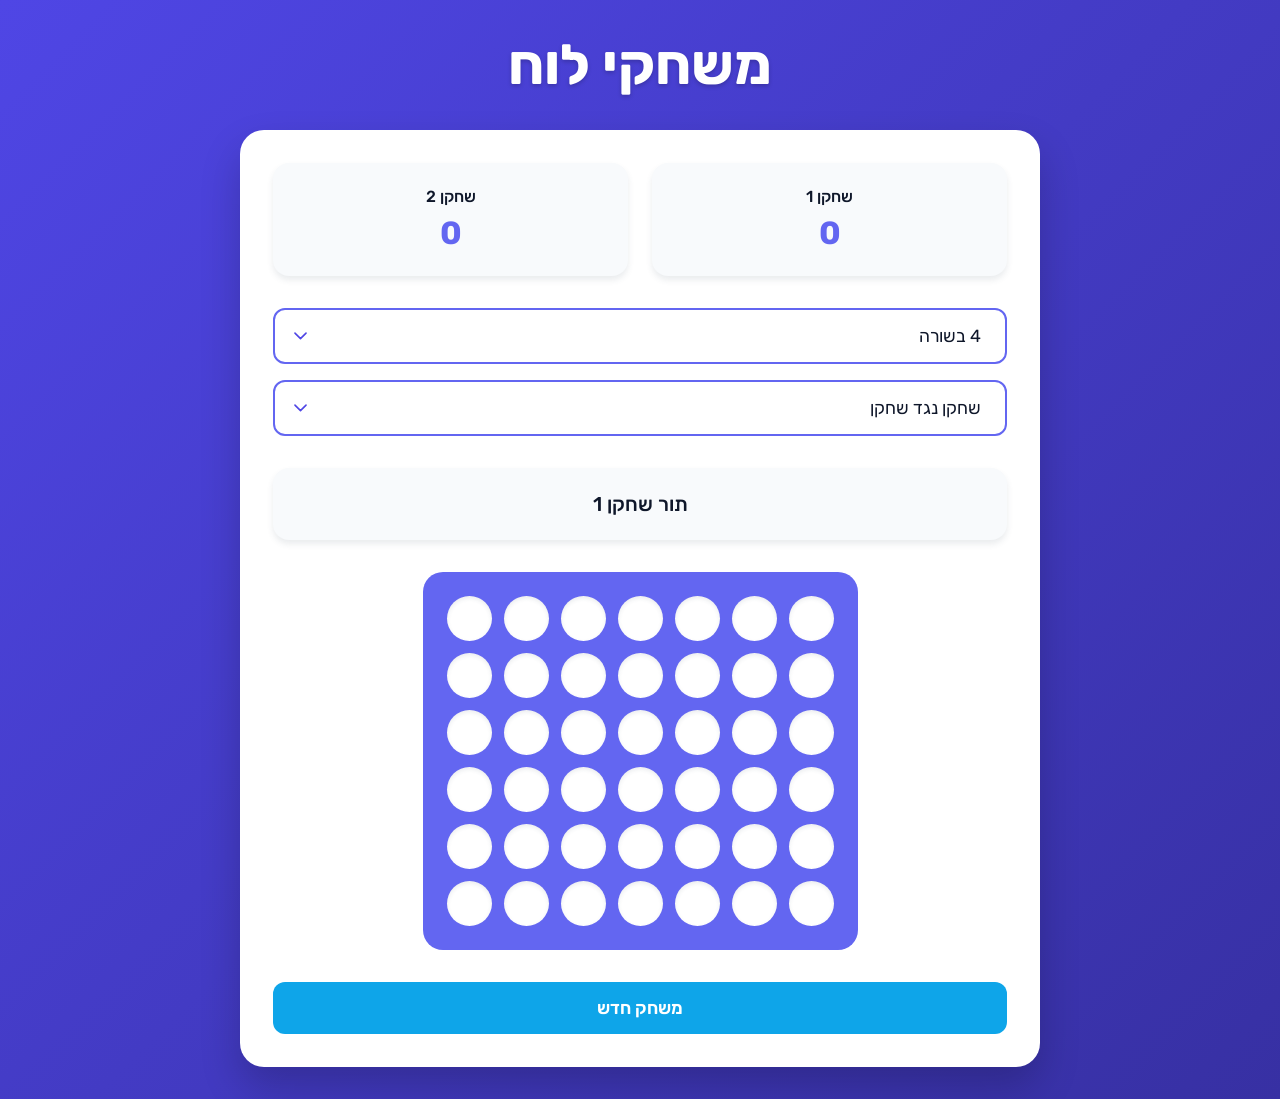
==== index.html @ 10d8857a "Create index.html" ====
<!DOCTYPE html>
<html dir="rtl" lang="he">
<head>
    <meta charset="UTF-8">
    <meta name="viewport" content="width=device-width, initial-scale=1.0">
    <title>משחקי לוח</title>
    <style>
        @import url('https://fonts.googleapis.com/css2?family=Rubik:wght@400;500;600;700&display=swap');

        :root {
            --gradient-1: #4f46e5;
            --gradient-2: #3730a3;
            --primary: #6366f1;
            --primary-hover: #4f46e5;
            --secondary: #0ea5e9;
            --secondary-hover: #0284c7;
            --background: #f8fafc;
            --text: #0f172a;
            --text-light: #475569;
            --player1: #ef4444;
            --player2: #f59e0b;
            --board: #ffffff;
            --shadow-color: rgb(51 65 85 / 0.1);
        }

        * {
            margin: 0;
            padding: 0;
            box-sizing: border-box;
            font-family: 'Rubik', sans-serif;
        }

        body {
            min-height: 100vh;
            background: linear-gradient(135deg, var(--gradient-1), var(--gradient-2));
            padding: 2rem 1rem;
            color: var(--text);
            display: flex;
            flex-direction: column;
            align-items: center;
        }

        .container {
            width: 100%;
            max-width: 800px;
            margin: 0 auto;
        }

        h1 {
            color: white;
            font-size: clamp(2rem, 5vw, 3.5rem);
            text-align: center;
            margin-bottom: 2rem;
            font-weight: 700;
            text-shadow: 0 2px 4px rgba(0, 0, 0, 0.2);
        }

        .game-container {
            background: var(--board);
            border-radius: 24px;
            padding: 2rem;
            box-shadow: 0 20px 40px rgba(0, 0, 0, 0.2);
            backdrop-filter: blur(20px);
            border: 1px solid rgba(255, 255, 255, 0.1);
        }

        .header-grid {
            display: grid;
            grid-template-columns: repeat(2, 1fr);
            gap: 1.5rem;
            margin-bottom: 2rem;
        }

        .score-container {
            display: flex;
            flex-direction: column;
            gap: 1rem;
        }

        .score-item {
            background: var(--background);
            padding: 1.5rem;
            border-radius: 16px;
            text-align: center;
            font-weight: 500;
            box-shadow: 0 4px 6px var(--shadow-color);
            transition: transform 0.2s, box-shadow 0.2s;
        }

        .score-value {
            font-size: 2rem;
            font-weight: 700;
            color: var(--primary);
            margin-top: 0.5rem;
        }

        .board {
            padding: 1.5rem;
            border-radius: 20px;
            display: grid;
            gap: 0.75rem;
            margin: 2rem auto;
            width: fit-content;
            transition: all 0.3s ease;
        }

        .board.connect4 {
            background: var(--primary);
            grid-template-columns: repeat(7, minmax(45px, 1fr));
        }

        .board.tictactoe {
            background: var(--background);
            grid-template-columns: repeat(3, minmax(90px, 1fr));
            max-width: 400px;
        }

        .cell {
            aspect-ratio: 1;
            background: white;
            border-radius: 12px;
            cursor: pointer;
            transition: all 0.3s cubic-bezier(0.4, 0, 0.2, 1);
            display: flex;
            align-items: center;
            justify-content: center;
            font-size: 2.5rem;
            font-weight: 700;
            user-select: none;
            box-shadow: inset 0 2px 4px var(--shadow-color);
        }

        .connect4 .cell {
            border-radius: 50%;
        }

        .cell:hover:not(.red):not(.yellow) {
            transform: scale(1.05);
            box-shadow: 
                inset 0 2px 4px var(--shadow-color),
                0 4px 8px var(--shadow-color);
        }

        @keyframes dropIn {
            0% { transform: translateY(-200%); }
            70% { transform: translateY(10%); }
            85% { transform: translateY(-5%); }
            100% { transform: translateY(0); }
        }

        @keyframes pop {
            0% { transform: scale(0.8); }
            50% { transform: scale(1.1); }
            100% { transform: scale(1); }
        }

        .red, .yellow {
            color: white;
            box-shadow: inset 0 4px 8px rgba(0, 0, 0, 0.2);
        }

        .red { 
            background: var(--player1);
            animation: pop 0.3s ease-out;
        }
        
        .yellow { 
            background: var(--player2);
            animation: pop 0.3s ease-out;
        }

        .controls {
            display: grid;
            gap: 1rem;
            margin-bottom: 2rem;
        }

        select {
            padding: 1rem 1.5rem;
            font-size: 1.1rem;
            border-radius: 12px;
            border: 2px solid var(--primary);
            background: white;
            cursor: pointer;
            transition: all 0.2s;
            appearance: none;
            background-image: url("data:image/svg+xml,%3Csvg xmlns='http://www.w3.org/2000/svg' fill='none' viewBox='0 0 24 24' stroke='%234f46e5' stroke-width='2'%3E%3Cpath stroke-linecap='round' stroke-linejoin='round' d='M19 9l-7 7-7-7'/%3E%3C/svg%3E");
            background-repeat: no-repeat;
            background-position: left 1rem center;
            background-size: 1.2rem;
            padding-left: 3rem;
            font-family: 'Rubik', sans-serif;
            color: var(--text);
        }

        select:hover {
            border-color: var(--primary-hover);
            transform: translateY(-2px);
            box-shadow: 0 4px 8px var(--shadow-color);
        }

        #status {
            background: var(--background);
            padding: 1.5rem;
            border-radius: 16px;
            text-align: center;
            font-size: 1.25rem;
            font-weight: 500;
            margin: 1.5rem 0;
            box-shadow: 0 4px 6px var(--shadow-color);
            color: var(--text);
        }

        button {
            background: var(--secondary);
            color: white;
            padding: 1rem 2rem;
            border: none;
            border-radius: 12px;
            cursor: pointer;
            font-size: 1.1rem;
            font-weight: 600;
            transition: all 0.2s;
            width: 100%;
            font-family: 'Rubik', sans-serif;
        }

        button:hover {
            background: var(--secondary-hover);
            transform: translateY(-2px);
            box-shadow: 0 4px 12px var(--shadow-color);
        }

        @media (max-width: 768px) {
            .game-container {
                padding: 1.5rem;
            }

            .header-grid {
                grid-template-columns: 1fr;
            }

            .board.connect4 .cell {
                width: min(11vw, 45px);
            }

            .board.tictactoe .cell {
                width: min(25vw, 90px);
                font-size: 2rem;
            }
        }

        @media (max-width: 480px) {
            body {
                padding: 1rem;
            }

            h1 {
                font-size: 1.8rem;
            }

            .game-container {
                padding: 1rem;
            }

            .board {
                padding: 0.75rem;
                gap: 0.5rem;
            }

            .cell {
                font-size: 2rem;
            }
        }
    </style>
</head>
<body>
    <div class="container">
        <h1>משחקי לוח</h1>
        <div class="game-container">
            <div class="header-grid">
                <div class="score-container">
                    <div class="score-item">
                        שחקן 1
                        <div class="score-value" id="playerScore">0</div>
                    </div>
                </div>
                <div class="score-container">
                    <div class="score-item">
                        שחקן 2
                        <div class="score-value" id="computerScore">0</div>
                    </div>
                </div>
            </div>
            <div class="controls">
                <select id="gameType">
                    <option value="connect4">4 בשורה</option>
                    <option value="tictactoe">איקס עיגול</option>
                </select>
                <select id="gameMode">
                    <option value="human">שחקן נגד שחקן</option>
                    <option value="computer">שחקן נגד מחשב</option>
                </select>
            </div>
            <div id="status">תור שחקן 1</div>
            <div class="board connect4" id="board"></div>
            <button onclick="resetGame()">משחק חדש</button>
        </div>
    </div>

    <script>
        // קונסטנטות
        const CONNECT4_ROWS = 6;
        const CONNECT4_COLS = 7;
        const TICTACTOE_SIZE = 3;

        // משתנים גלובליים
        let currentPlayer = 1;
        let board = [];
        let gameActive = true;
        let scores = { player: 0, computer: 0 };
        let isComputerGame = false;
        let isAnimating = false;
        let currentGameType = 'connect4';

        // מאזיני אירועים
        document.getElementById('gameMode').addEventListener('change', function(e) {
            isComputerGame = e.target.value === 'computer';
            resetGame();
        });

        document.getElementById('gameType').addEventListener('change', function(e) {
            currentGameType = e.target.value;
            const boardElement = document.getElementById('board');
            boardElement.className = `board ${currentGameType}`;
            resetGame();
        });

        // יצירת לוח המשחק
        function createBoard() {
            const boardElement = document.getElementById('board');
            boardElement.innerHTML = '';
            
            const rows = currentGameType === 'connect4' ? CONNECT4_ROWS : TICTACTOE_SIZE;
            const cols = currentGameType === 'connect4' ? CONNECT4_COLS : TICTACTOE_SIZE;
            
            board = Array(rows).fill().map(() => Array(cols).fill(0));
            
            for (let row = 0; row < rows; row++) {
                for (let col = 0; col < cols; col++) {
                    const cell = document.createElement('div');
                    cell.className = 'cell';
                    cell.dataset.row = row;
                    cell.dataset.col = col;
                    cell.onclick = () => currentGameType === 'connect4' ? 
                        makeConnect4Move(col) : makeTicTacToeMove(row, col);
                    boardElement.appendChild(cell);
                }
            }
        }

        // טיפול במהלכי המשחק
        function makeConnect4Move(col) {
            if (!gameActive || isAnimating || (isComputerGame && currentPlayer === 2)) return;
            
            if (playConnect4Move(col)) {
                if (isComputerGame && gameActive) {
                    setTimeout(computerMove, 500);
                }
            }
        }

        function makeTicTacToeMove(row, col) {
            if (!gameActive || board[row][col] !== 0 || (isComputerGame && currentPlayer === 2)) return;
            
            makeMove(row, col);
            
            if (isComputerGame && gameActive && currentPlayer === 2) {
                setTimeout(computerMove, 500);
            }
        }

        function makeMove(row, col) {
            board[row][col] = currentPlayer;
            updateCell(row, col);
            
            if (checkWin(row, col)) {
                handleWin();
            } else if (checkDraw()) {
                document.getElementById('status').textContent = 'תיקו!';
                gameActive = false;
            } else {
                currentPlayer = currentPlayer === 1 ? 2 : 1;
                updateStatus();
            }
        }

        function playConnect4Move(col) {
            const row = getNextRow(col);
            if (row === -1) return false;

            isAnimating = true;
            board[row][col] = currentPlayer;
            
            const cells = document.getElementsByClassName('cell');
            let currentRow = 0;
            const interval = setInterval(() => {
                if (currentRow > 0) {
                    const prevIndex = (currentRow - 1) * CONNECT4_COLS + col;
                    cells[prevIndex].className = 'cell';
                }
                const index = currentRow * CONNECT4_COLS + col;
              cells[index].className = `cell ${currentPlayer === 1 ? 'red' : 'yellow'}`;
                
                if (currentRow === row) {
                    clearInterval(interval);
                    isAnimating = false;
                    if (checkWin(row, col)) {
                        handleWin();
                    } else if (checkDraw()) {
                        document.getElementById('status').textContent = 'תיקו!';
                        gameActive = false;
                    } else {
                        currentPlayer = currentPlayer === 1 ? 2 : 1;
                        updateStatus();
                    }
                }
                currentRow++;
            }, 50);

            return true;
        }

        function updateCell(row, col) {
            const cells = document.getElementsByClassName('cell');
            const index = row * (currentGameType === 'connect4' ? CONNECT4_COLS : TICTACTOE_SIZE) + col;
            cells[index].textContent = currentPlayer === 1 ? '×' : '○';
            cells[index].className = `cell ${currentPlayer === 1 ? 'red' : 'yellow'}`;
        }

        // מהלכי המחשב
        function computerMove() {
            if (!gameActive) return;
            
            if (currentGameType === 'connect4') {
                computerConnect4Move();
            } else {
                computerTicTacToeMove();
            }
        }

        function computerConnect4Move() {
            // בדיקת מהלך מנצח
            for (let col = 0; col < CONNECT4_COLS; col++) {
                let row = getNextRow(col);
                if (row === -1) continue;
                
                board[row][col] = 2;
                if (checkWin(row, col)) {
                    board[row][col] = 0;
                    playConnect4Move(col);
                    return;
                }
                board[row][col] = 0;
            }

            // בדיקת חסימת מהלך מנצח של היריב
            for (let col = 0; col < CONNECT4_COLS; col++) {
                let row = getNextRow(col);
                if (row === -1) continue;
                
                board[row][col] = 1;
                if (checkWin(row, col)) {
                    board[row][col] = 0;
                    playConnect4Move(col);
                    return;
                }
                board[row][col] = 0;
            }
            
            // מהלך אקראי
            let validMoves = [];
            for (let col = 0; col < CONNECT4_COLS; col++) {
                if (getNextRow(col) !== -1) validMoves.push(col);
            }
            
            if (validMoves.length > 0) {
                let randomCol = validMoves[Math.floor(Math.random() * validMoves.length)];
                playConnect4Move(randomCol);
            }
        }

        function computerTicTacToeMove() {
            // מציאת מהלך מנצח
            for (let row = 0; row < TICTACTOE_SIZE; row++) {
                for (let col = 0; col < TICTACTOE_SIZE; col++) {
                    if (board[row][col] === 0) {
                        board[row][col] = 2;
                        if (checkWin(row, col)) {
                            board[row][col] = 0;
                            makeMove(row, col);
                            return;
                        }
                        board[row][col] = 0;
                    }
                }
            }

            // חסימת מהלך מנצח של היריב
            for (let row = 0; row < TICTACTOE_SIZE; row++) {
                for (let col = 0; col < TICTACTOE_SIZE; col++) {
                    if (board[row][col] === 0) {
                        board[row][col] = 1;
                        if (checkWin(row, col)) {
                            board[row][col] = 0;
                            makeMove(row, col);
                            return;
                        }
                        board[row][col] = 0;
                    }
                }
            }

            // תפיסת המרכז אם פנוי
            if (board[1][1] === 0) {
                makeMove(1, 1);
                return;
            }

            // תפיסת פינה פנויה
            const corners = [[0,0], [0,2], [2,0], [2,2]];
            const emptyCorners = corners.filter(([r,c]) => board[r][c] === 0);
            if (emptyCorners.length > 0) {
                const [row, col] = emptyCorners[Math.floor(Math.random() * emptyCorners.length)];
                makeMove(row, col);
                return;
            }

            // תפיסת משבצת פנויה כלשהי
            for (let row = 0; row < TICTACTOE_SIZE; row++) {
                for (let col = 0; col < TICTACTOE_SIZE; col++) {
                    if (board[row][col] === 0) {
                        makeMove(row, col);
                        return;
                    }
                }
            }
        }

        // פונקציות עזר
        function getNextRow(col) {
            for (let row = CONNECT4_ROWS - 1; row >= 0; row--) {
                if (board[row][col] === 0) return row;
            }
            return -1;
        }

        function handleWin() {
            const winner = currentPlayer;
            if (isComputerGame) {
                if (winner === 1) {
                    scores.player++;
                    document.getElementById('playerScore').textContent = scores.player;
                } else {
                    scores.computer++;
                    document.getElementById('computerScore').textContent = scores.computer;
                }
            }
            document.getElementById('status').textContent = 
                `${winner === 1 ? 'שחקן 1' : (isComputerGame ? 'מחשב' : 'שחקן 2')} ניצח!`;
            gameActive = false;
        }

        function updateStatus() {
            if (!gameActive) return;
            const statusText = isComputerGame ? 
                (currentPlayer === 1 ? 'תורך לשחק' : 'תור המחשב') :
                `תור שחקן ${currentPlayer}`;
            document.getElementById('status').textContent = statusText;
        }

        function checkWin(row, col) {
            const player = board[row][col];
            
            if (currentGameType === 'connect4') {
                const directions = [
                    [[0,1], [0,-1]], // horizontal
                    [[1,0], [-1,0]], // vertical
                    [[1,1], [-1,-1]], // diagonal
                    [[1,-1], [-1,1]] // other diagonal
                ];

                for (let dir of directions) {
                    let count = 1;
                    for (let [dx, dy] of dir) {
                        let r = row + dx;
                        let c = col + dy;
                        while (r >= 0 && r < CONNECT4_ROWS && c >= 0 && c < CONNECT4_COLS && board[r][c] === player) {
                            count++;
                            r += dx;
                            c += dy;
                        }
                    }
                    if (count >= 4) return true;
                }
            } else {
                // בדיקת שורה
                if (board[row].every(cell => cell === player)) return true;
                
                // בדיקת עמודה
                if (board.every(r => r[col] === player)) return true;
                
                // בדיקת אלכסונים
                if (row === col && [0,1,2].every(i => board[i][i] === player)) return true;
                if (row + col === 2 && [0,1,2].every(i => board[i][2-i] === player)) return true;
            }
            
            return false;
        }

        function checkDraw() {
            return board.every(row => row.every(cell => cell !== 0));
        }

        function resetGame() {
            createBoard();
            currentPlayer = 1;
            gameActive = true;
            isAnimating = false;
            updateStatus();
        }

        // התחלת המשחק
        createBoard();
    </script>
</body>
</html>
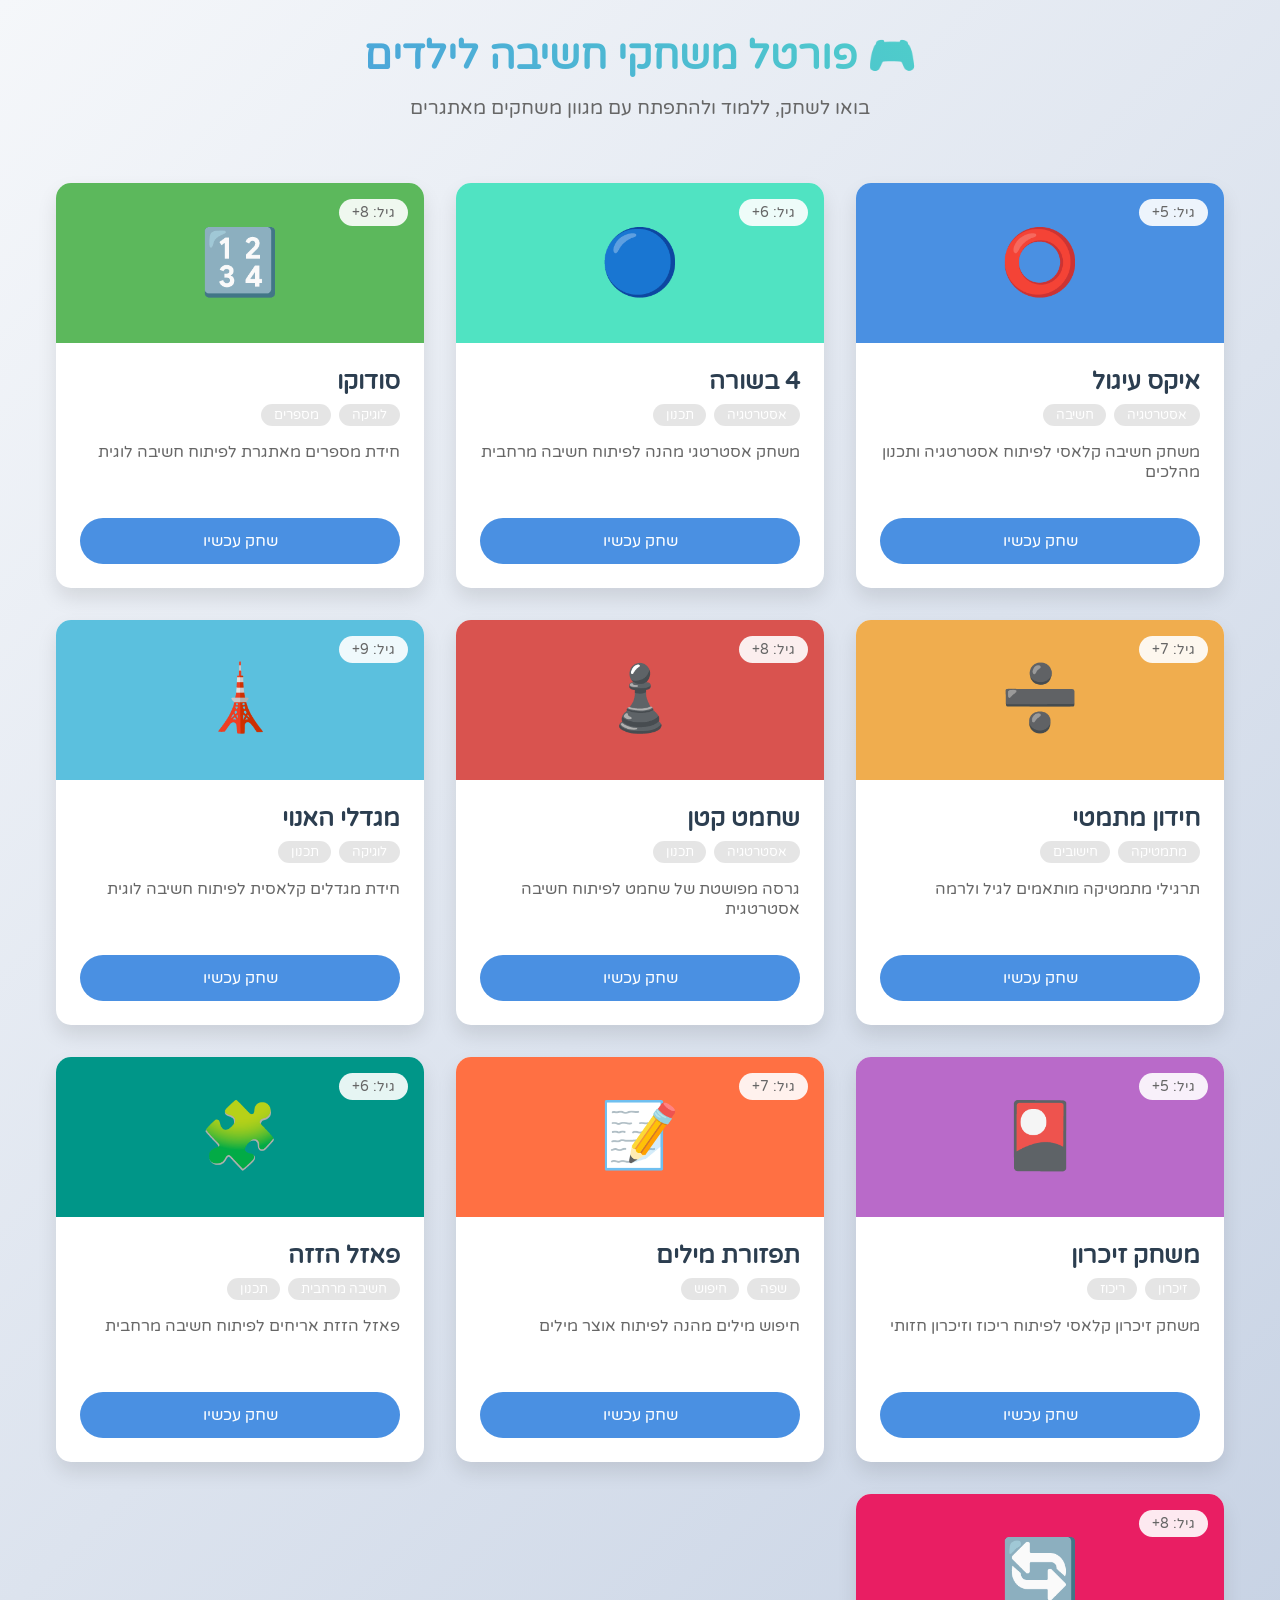
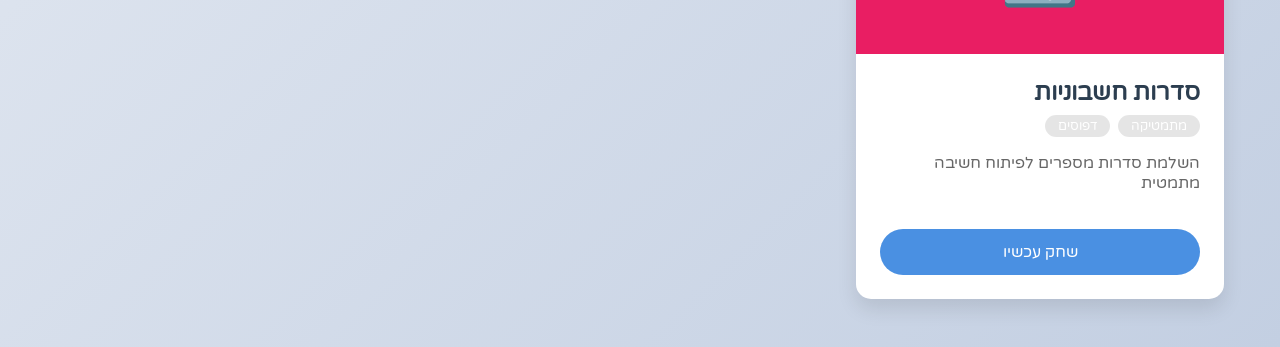
==== commit 3b44e02d: "Update index.html" ====
--- a/index.html
+++ b/index.html
@@ -3,635 +3,421 @@
 <head>
     <meta charset="UTF-8">
     <meta name="viewport" content="width=device-width, initial-scale=1.0">
-    <title>משחקי לוח</title>
+    <title>פורטל משחקי חשיבה לילדים</title>
     <style>
-        @import url('https://fonts.googleapis.com/css2?family=Rubik:wght@400;500;600;700&display=swap');
-
+        @import url('https://fonts.googleapis.com/css2?family=Varela+Round&display=swap');
+        
         :root {
-            --gradient-1: #4f46e5;
-            --gradient-2: #3730a3;
-            --primary: #6366f1;
-            --primary-hover: #4f46e5;
-            --secondary: #0ea5e9;
-            --secondary-hover: #0284c7;
-            --background: #f8fafc;
-            --text: #0f172a;
-            --text-light: #475569;
-            --player1: #ef4444;
-            --player2: #f59e0b;
-            --board: #ffffff;
-            --shadow-color: rgb(51 65 85 / 0.1);
+            --primary: #4A90E2;
+            --secondary: #50E3C2;
+            --success: #5CB85C;
+            --warning: #F0AD4E;
+            --danger: #D9534F;
+            --info: #5BC0DE;
+            --purple: #B96AC9;
+            --orange: #FF7043;
+            --teal: #009688;
+            --pink: #E91E63;
         }
 
         * {
             margin: 0;
             padding: 0;
             box-sizing: border-box;
-            font-family: 'Rubik', sans-serif;
+            font-family: 'Varela Round', sans-serif;
         }
 
         body {
+            background: linear-gradient(135deg, #f5f7fa 0%, #c3cfe2 100%);
             min-height: 100vh;
-            background: linear-gradient(135deg, var(--gradient-1), var(--gradient-2));
-            padding: 2rem 1rem;
-            color: var(--text);
-            display: flex;
-            flex-direction: column;
-            align-items: center;
+            padding: 2rem;
         }
 
         .container {
-            width: 100%;
-            max-width: 800px;
+            max-width: 1200px;
             margin: 0 auto;
         }
 
-        h1 {
-            color: white;
-            font-size: clamp(2rem, 5vw, 3.5rem);
+        .header {
             text-align: center;
-            margin-bottom: 2rem;
-            font-weight: 700;
-            text-shadow: 0 2px 4px rgba(0, 0, 0, 0.2);
-        }
-
-        .game-container {
-            background: var(--board);
-            border-radius: 24px;
-            padding: 2rem;
-            box-shadow: 0 20px 40px rgba(0, 0, 0, 0.2);
-            backdrop-filter: blur(20px);
-            border: 1px solid rgba(255, 255, 255, 0.1);
-        }
-
-        .header-grid {
+            margin-bottom: 3rem;
+            color: #2C3E50;
+        }
+
+        .header h1 {
+            font-size: 2.5rem;
+            margin-bottom: 1rem;
+            background: linear-gradient(45deg, var(--primary), var(--secondary));
+            -webkit-background-clip: text;
+            background-clip: text;
+            color: transparent;
+        }
+
+        .header p {
+            font-size: 1.2rem;
+            color: #666;
+        }
+
+        .games-grid {
             display: grid;
-            grid-template-columns: repeat(2, 1fr);
-            gap: 1.5rem;
-            margin-bottom: 2rem;
-        }
-
-        .score-container {
-            display: flex;
-            flex-direction: column;
-            gap: 1rem;
-        }
-
-        .score-item {
-            background: var(--background);
-            padding: 1.5rem;
-            border-radius: 16px;
-            text-align: center;
-            font-weight: 500;
-            box-shadow: 0 4px 6px var(--shadow-color);
-            transition: transform 0.2s, box-shadow 0.2s;
-        }
-
-        .score-value {
-            font-size: 2rem;
-            font-weight: 700;
-            color: var(--primary);
-            margin-top: 0.5rem;
-        }
-
-        .board {
-            padding: 1.5rem;
-            border-radius: 20px;
-            display: grid;
-            gap: 0.75rem;
-            margin: 2rem auto;
-            width: fit-content;
-            transition: all 0.3s ease;
-        }
-
-        .board.connect4 {
-            background: var(--primary);
-            grid-template-columns: repeat(7, minmax(45px, 1fr));
-        }
-
-        .board.tictactoe {
-            background: var(--background);
-            grid-template-columns: repeat(3, minmax(90px, 1fr));
-            max-width: 400px;
-        }
-
-        .cell {
-            aspect-ratio: 1;
+            grid-template-columns: repeat(auto-fit, minmax(280px, 1fr));
+            gap: 2rem;
+            padding: 1rem;
+        }
+
+        .game-card {
             background: white;
-            border-radius: 12px;
-            cursor: pointer;
-            transition: all 0.3s cubic-bezier(0.4, 0, 0.2, 1);
+            border-radius: 15px;
+            overflow: hidden;
+            box-shadow: 0 10px 20px rgba(0,0,0,0.1);
+            transition: transform 0.3s ease, box-shadow 0.3s ease;
+            position: relative;
+        }
+
+        .game-card:hover {
+            transform: translateY(-5px);
+            box-shadow: 0 15px 30px rgba(0,0,0,0.15);
+        }
+
+        .game-icon {
+            height: 160px;
             display: flex;
             align-items: center;
             justify-content: center;
-            font-size: 2.5rem;
-            font-weight: 700;
-            user-select: none;
-            box-shadow: inset 0 2px 4px var(--shadow-color);
-        }
-
-        .connect4 .cell {
-            border-radius: 50%;
-        }
-
-        .cell:hover:not(.red):not(.yellow) {
-            transform: scale(1.05);
-            box-shadow: 
-                inset 0 2px 4px var(--shadow-color),
-                0 4px 8px var(--shadow-color);
-        }
-
-        @keyframes dropIn {
-            0% { transform: translateY(-200%); }
-            70% { transform: translateY(10%); }
-            85% { transform: translateY(-5%); }
-            100% { transform: translateY(0); }
-        }
-
-        @keyframes pop {
-            0% { transform: scale(0.8); }
-            50% { transform: scale(1.1); }
-            100% { transform: scale(1); }
-        }
-
-        .red, .yellow {
+            font-size: 4rem;
             color: white;
-            box-shadow: inset 0 4px 8px rgba(0, 0, 0, 0.2);
-        }
-
-        .red { 
-            background: var(--player1);
-            animation: pop 0.3s ease-out;
-        }
-        
-        .yellow { 
-            background: var(--player2);
-            animation: pop 0.3s ease-out;
-        }
-
-        .controls {
-            display: grid;
-            gap: 1rem;
-            margin-bottom: 2rem;
-        }
-
-        select {
-            padding: 1rem 1.5rem;
-            font-size: 1.1rem;
+        }
+
+        .game-content {
+            padding: 1.5rem;
+        }
+
+        .game-title {
+            font-size: 1.5rem;
+            margin-bottom: 0.5rem;
+            color: #2C3E50;
+        }
+
+        .game-description {
+            font-size: 1rem;
+            color: #666;
+            margin-bottom: 1rem;
+            min-height: 60px;
+        }
+
+        .game-button {
+            display: inline-block;
+            padding: 0.8rem 1.5rem;
+            background-color: var(--primary);
+            color: white;
+            text-decoration: none;
+            border-radius: 25px;
+            transition: background-color 0.3s ease;
+            border: none;
+            cursor: pointer;
+            font-size: 1rem;
+            width: 100%;
+            text-align: center;
+        }
+
+        .game-button:hover {
+            background-color: #357ABD;
+        }
+
+        .game-age {
+            position: absolute;
+            top: 1rem;
+            right: 1rem;
+            background: rgba(255,255,255,0.9);
+            padding: 0.3rem 0.8rem;
+            border-radius: 15px;
+            font-size: 0.9rem;
+            color: #666;
+        }
+
+        /* צבעי רקע לכרטיסי משחק */
+        .bg-primary { background-color: var(--primary); }
+        .bg-secondary { background-color: var(--secondary); }
+        .bg-success { background-color: var(--success); }
+        .bg-warning { background-color: var(--warning); }
+        .bg-danger { background-color: var(--danger); }
+        .bg-info { background-color: var(--info); }
+        .bg-purple { background-color: var(--purple); }
+        .bg-orange { background-color: var(--orange); }
+        .bg-teal { background-color: var(--teal); }
+        .bg-pink { background-color: var(--pink); }
+
+        /* תגי קטגוריות */
+        .game-tags {
+            display: flex;
+            gap: 0.5rem;
+            margin-bottom: 1rem;
+            flex-wrap: wrap;
+        }
+
+        .game-tag {
+            padding: 0.2rem 0.8rem;
             border-radius: 12px;
-            border: 2px solid var(--primary);
-            background: white;
-            cursor: pointer;
-            transition: all 0.2s;
-            appearance: none;
-            background-image: url("data:image/svg+xml,%3Csvg xmlns='http://www.w3.org/2000/svg' fill='none' viewBox='0 0 24 24' stroke='%234f46e5' stroke-width='2'%3E%3Cpath stroke-linecap='round' stroke-linejoin='round' d='M19 9l-7 7-7-7'/%3E%3C/svg%3E");
-            background-repeat: no-repeat;
-            background-position: left 1rem center;
-            background-size: 1.2rem;
-            padding-left: 3rem;
-            font-family: 'Rubik', sans-serif;
-            color: var(--text);
-        }
-
-        select:hover {
-            border-color: var(--primary-hover);
-            transform: translateY(-2px);
-            box-shadow: 0 4px 8px var(--shadow-color);
-        }
-
-        #status {
-            background: var(--background);
-            padding: 1.5rem;
-            border-radius: 16px;
-            text-align: center;
-            font-size: 1.25rem;
-            font-weight: 500;
-            margin: 1.5rem 0;
-            box-shadow: 0 4px 6px var(--shadow-color);
-            color: var(--text);
-        }
-
-        button {
-            background: var(--secondary);
+            font-size: 0.8rem;
             color: white;
-            padding: 1rem 2rem;
-            border: none;
-            border-radius: 12px;
-            cursor: pointer;
-            font-size: 1.1rem;
-            font-weight: 600;
-            transition: all 0.2s;
-            width: 100%;
-            font-family: 'Rubik', sans-serif;
-        }
-
-        button:hover {
-            background: var(--secondary-hover);
-            transform: translateY(-2px);
-            box-shadow: 0 4px 12px var(--shadow-color);
+            background-color: rgba(0,0,0,0.1);
         }
 
         @media (max-width: 768px) {
-            .game-container {
-                padding: 1.5rem;
-            }
-
-            .header-grid {
-                grid-template-columns: 1fr;
-            }
-
-            .board.connect4 .cell {
-                width: min(11vw, 45px);
-            }
-
-            .board.tictactoe .cell {
-                width: min(25vw, 90px);
+            .games-grid {
+                grid-template-columns: repeat(auto-fit, minmax(250px, 1fr));
+                gap: 1rem;
+            }
+
+            .header h1 {
                 font-size: 2rem;
             }
-        }
-
-        @media (max-width: 480px) {
-            body {
-                padding: 1rem;
-            }
-
-            h1 {
-                font-size: 1.8rem;
-            }
-
-            .game-container {
-                padding: 1rem;
-            }
-
-            .board {
-                padding: 0.75rem;
-                gap: 0.5rem;
-            }
-
-            .cell {
-                font-size: 2rem;
+
+            .header p {
+                font-size: 1rem;
             }
         }
     </style>
 </head>
 <body>
-    <div class="container">
-        <h1>משחקי לוח</h1>
-        <div class="game-container">
-            <div class="header-grid">
-                <div class="score-container">
-                    <div class="score-item">
-                        שחקן 1
-                        <div class="score-value" id="playerScore">0</div>
-                    </div>
-                </div>
-                <div class="score-container">
-                    <div class="score-item">
-                        שחקן 2
-                        <div class="score-value" id="computerScore">0</div>
-                    </div>
-                </div>
-            </div>
-            <div class="controls">
-                <select id="gameType">
-                    <option value="connect4">4 בשורה</option>
-                    <option value="tictactoe">איקס עיגול</option>
-                </select>
-                <select id="gameMode">
-                    <option value="human">שחקן נגד שחקן</option>
-                    <option value="computer">שחקן נגד מחשב</option>
-                </select>
-            </div>
-            <div id="status">תור שחקן 1</div>
-            <div class="board connect4" id="board"></div>
-            <button onclick="resetGame()">משחק חדש</button>
+<div class="container">
+    <header class="header">
+        <h1>🎮 פורטל משחקי חשיבה לילדים</h1>
+        <p>בואו לשחק, ללמוד ולהתפתח עם מגוון משחקים מאתגרים</p>
+    </header>
+
+    <div class="games-grid">
+        <!-- איקס עיגול -->
+        <div class="game-card">
+            <div class="game-icon bg-primary">⭕</div>
+            <div class="game-age">גיל: 5+</div>
+            <div class="game-content">
+                <h2 class="game-title">איקס עיגול</h2>
+                <div class="game-tags">
+                    <span class="game-tag">אסטרטגיה</span>
+                    <span class="game-tag">חשיבה</span>
+                </div>
+                <p class="game-description">משחק חשיבה קלאסי לפיתוח אסטרטגיה ותכנון מהלכים</p>
+                <button class="game-button" onclick="window.location.href='tictactoe.html'">שחק עכשיו</button>
+            </div>
+        </div>
+
+        <!-- 4 בשורה -->
+        <div class="game-card">
+            <div class="game-icon bg-secondary">🔵</div>
+            <div class="game-age">גיל: 6+</div>
+            <div class="game-content">
+                <h2 class="game-title">4 בשורה</h2>
+                <div class="game-tags">
+                    <span class="game-tag">אסטרטגיה</span>
+                    <span class="game-tag">תכנון</span>
+                </div>
+                <p class="game-description">משחק אסטרטגי מהנה לפיתוח חשיבה מרחבית</p>
+                <button class="game-button" onclick="window.location.href='connect4.html'">שחק עכשיו</button>
+            </div>
+        </div>
+
+        <!-- סודוקו -->
+        <div class="game-card">
+            <div class="game-icon bg-success">🔢</div>
+            <div class="game-age">גיל: 8+</div>
+            <div class="game-content">
+                <h2 class="game-title">סודוקו</h2>
+                <div class="game-tags">
+                    <span class="game-tag">לוגיקה</span>
+                    <span class="game-tag">מספרים</span>
+                </div>
+                <p class="game-description">חידת מספרים מאתגרת לפיתוח חשיבה לוגית</p>
+                <button class="game-button" onclick="window.location.href='sudoku.html'">שחק עכשיו</button>
+            </div>
+        </div>
+
+            <!-- חידון מתמטי -->
+            <div class="game-card">
+                <div class="game-icon bg-warning">➗</div>
+                <div class="game-age">גיל: 7+</div>
+                <div class="game-content">
+                    <h2 class="game-title">חידון מתמטי</h2>
+                    <div class="game-tags">
+                        <span class="game-tag">מתמטיקה</span>
+                        <span class="game-tag">חישובים</span>
+                    </div>
+                    <p class="game-description">תרגילי מתמטיקה מותאמים לגיל ולרמה</p>
+                    <button class="game-button" onclick="startGame('mathQuiz')">שחק עכשיו</button>
+                </div>
+            </div>
+
+            <!-- שחמט קטן -->
+            <div class="game-card">
+                <div class="game-icon bg-danger">♟️</div>
+                <div class="game-age">גיל: 8+</div>
+                <div class="game-content">
+                    <h2 class="game-title">שחמט קטן</h2>
+                    <div class="game-tags">
+                        <span class="game-tag">אסטרטגיה</span>
+                        <span class="game-tag">תכנון</span>
+                    </div>
+                    <p class="game-description">גרסה מפושטת של שחמט לפיתוח חשיבה אסטרטגית</p>
+                    <button class="game-button" onclick="window.location.href='MiniChess.html'">שחק עכשיו</button>
+                </div>
+            </div>
+
+            <!-- מגדלי האנוי -->
+            <div class="game-card">
+                <div class="game-icon bg-info">🗼</div>
+                <div class="game-age">גיל: 9+</div>
+                <div class="game-content">
+                    <h2 class="game-title">מגדלי האנוי</h2>
+                    <div class="game-tags">
+                        <span class="game-tag">לוגיקה</span>
+                        <span class="game-tag">תכנון</span>
+                    </div>
+                    <p class="game-description">חידת מגדלים קלאסית לפיתוח חשיבה לוגית</p>
+                    <button class="game-button" onclick="startGame('hanoi')">שחק עכשיו</button>
+                </div>
+            </div>
+
+            <!-- זיכרון -->
+            <div class="game-card">
+                <div class="game-icon bg-purple">🎴</div>
+                <div class="game-age">גיל: 5+</div>
+                <div class="game-content">
+                    <h2 class="game-title">משחק זיכרון</h2>
+                    <div class="game-tags">
+                        <span class="game-tag">זיכרון</span>
+                        <span class="game-tag">ריכוז</span>
+                    </div>
+                    <p class="game-description">משחק זיכרון קלאסי לפיתוח ריכוז וזיכרון חזותי</p>
+                    <button class="game-button" onclick="startGame('memory')">שחק עכשיו</button>
+                </div>
+            </div>
+
+            <!-- תפזורת מילים -->
+            <div class="game-card">
+                <div class="game-icon bg-orange">📝</div>
+                <div class="game-age">גיל: 7+</div>
+                <div class="game-content">
+                    <h2 class="game-title">תפזורת מילים</h2>
+                    <div class="game-tags">
+                        <span class="game-tag">שפה</span>
+                        <span class="game-tag">חיפוש</span>
+                    </div>
+                    <p class="game-description">חיפוש מילים מהנה לפיתוח אוצר מילים</p>
+                    <button class="game-button" onclick="window.location.href='Findword.html'">שחק עכשיו</button>
+                </div>
+            </div>
+
+            <!-- פאזל הזזה -->
+            <div class="game-card">
+                <div class="game-icon bg-teal">🧩</div>
+                <div class="game-age">גיל: 6+</div>
+                <div class="game-content">
+                    <h2 class="game-title">פאזל הזזה</h2>
+                    <div class="game-tags">
+                        <span class="game-tag">חשיבה מרחבית</span>
+                        <span class="game-tag">תכנון</span>
+                    </div>
+                    <p class="game-description">פאזל הזזת אריחים לפיתוח חשיבה מרחבית</p>
+                    <button class="game-button" onclick="startGame('slidingPuzzle')">שחק עכשיו</button>
+                </div>
+            </div>
+
+            <!-- סדרות חשבוניות -->
+            <div class="game-card">
+                <div class="game-icon bg-pink">🔄</div>
+                <div class="game-age">גיל: 8+</div>
+                <div class="game-content">
+                    <h2 class="game-title">סדרות חשבוניות</h2>
+                    <div class="game-tags">
+                        <span class="game-tag">מתמטיקה</span>
+                        <span class="game-tag">דפוסים</span>
+                    </div>
+                    <p class="game-description">השלמת סדרות מספרים לפיתוח חשיבה מתמטית</p>
+                    <button class="game-button" onclick="startGame('numberSequence')">שחק עכשיו</button>
+                </div>
+            </div>
         </div>
     </div>
 
     <script>
-        // קונסטנטות
-        const CONNECT4_ROWS = 6;
-        const CONNECT4_COLS = 7;
-        const TICTACTOE_SIZE = 3;
-
-        // משתנים גלובליים
-        let currentPlayer = 1;
-        let board = [];
-        let gameActive = true;
-        let scores = { player: 0, computer: 0 };
-        let isComputerGame = false;
-        let isAnimating = false;
-        let currentGameType = 'connect4';
-
-        // מאזיני אירועים
-        document.getElementById('gameMode').addEventListener('change', function(e) {
-            isComputerGame = e.target.value === 'computer';
-            resetGame();
+        // מערך של המשחקים הזמינים והסטטוס שלהם
+        const games = {
+            tictactoe: {
+                name: 'איקס עיגול',
+                ready: true
+            },
+            connect4: {
+                name: '4 בשורה',
+                ready: true
+            },
+            sudoku: {
+                name: 'סודוקו',
+                ready: true
+            },
+            mathQuiz: {
+                name: 'חידון מתמטי',
+                ready: true
+            },
+            miniChess: {
+                name: 'שחמט קטן',
+                ready: false
+            },
+            hanoi: {
+                name: 'מגדלי האנוי',
+                ready: false
+            },
+            memory: {
+                name: 'משחק זיכרון',
+                ready: false
+            },
+            wordSearch: {
+                name: 'תפזורת מילים',
+                ready: false
+            },
+            slidingPuzzle: {
+                name: 'פאזל הזזה',
+                ready: false
+            },
+            numberSequence: {
+                name: 'סדרות חשבוניות',
+                ready: false
+            }
+        };
+
+        function startGame(gameType) {
+            if (!games[gameType].ready) {
+                alert('משחק זה בפיתוח! נא לנסות משחק אחר בינתיים.');
+                return;
+            }
+
+            // שמירת סוג המשחק הנבחר
+            localStorage.setItem('selectedGame', gameType);
+
+            // הפניה לדף המשחק המתאים
+            switch(gameType) {
+                case 'tictactoe':
+                case 'connect4':
+                case 'sudoku':
+                    window.location.href = `game.html?type=${gameType}`;
+                    break;
+                case 'mathQuiz':
+                    window.location.href = 'math-quiz.html';
+                    break;
+                default:
+                    alert('משחק זה עדיין לא זמין. אנא נסו שוב בקרוב!');
+            }
+        }
+
+        // פונקציה להצגת אנימציה בעת העברת עכבר מעל כרטיס משחק
+        document.querySelectorAll('.game-card').forEach(card => {
+            card.addEventListener('mouseover', function() {
+                this.style.transform = 'translateY(-10px)';
+            });
+
+            card.addEventListener('mouseout', function() {
+                this.style.transform = 'translateY(0)';
+            });
         });
-
-        document.getElementById('gameType').addEventListener('change', function(e) {
-            currentGameType = e.target.value;
-            const boardElement = document.getElementById('board');
-            boardElement.className = `board ${currentGameType}`;
-            resetGame();
-        });
-
-        // יצירת לוח המשחק
-        function createBoard() {
-            const boardElement = document.getElementById('board');
-            boardElement.innerHTML = '';
-            
-            const rows = currentGameType === 'connect4' ? CONNECT4_ROWS : TICTACTOE_SIZE;
-            const cols = currentGameType === 'connect4' ? CONNECT4_COLS : TICTACTOE_SIZE;
-            
-            board = Array(rows).fill().map(() => Array(cols).fill(0));
-            
-            for (let row = 0; row < rows; row++) {
-                for (let col = 0; col < cols; col++) {
-                    const cell = document.createElement('div');
-                    cell.className = 'cell';
-                    cell.dataset.row = row;
-                    cell.dataset.col = col;
-                    cell.onclick = () => currentGameType === 'connect4' ? 
-                        makeConnect4Move(col) : makeTicTacToeMove(row, col);
-                    boardElement.appendChild(cell);
-                }
-            }
-        }
-
-        // טיפול במהלכי המשחק
-        function makeConnect4Move(col) {
-            if (!gameActive || isAnimating || (isComputerGame && currentPlayer === 2)) return;
-            
-            if (playConnect4Move(col)) {
-                if (isComputerGame && gameActive) {
-                    setTimeout(computerMove, 500);
-                }
-            }
-        }
-
-        function makeTicTacToeMove(row, col) {
-            if (!gameActive || board[row][col] !== 0 || (isComputerGame && currentPlayer === 2)) return;
-            
-            makeMove(row, col);
-            
-            if (isComputerGame && gameActive && currentPlayer === 2) {
-                setTimeout(computerMove, 500);
-            }
-        }
-
-        function makeMove(row, col) {
-            board[row][col] = currentPlayer;
-            updateCell(row, col);
-            
-            if (checkWin(row, col)) {
-                handleWin();
-            } else if (checkDraw()) {
-                document.getElementById('status').textContent = 'תיקו!';
-                gameActive = false;
-            } else {
-                currentPlayer = currentPlayer === 1 ? 2 : 1;
-                updateStatus();
-            }
-        }
-
-        function playConnect4Move(col) {
-            const row = getNextRow(col);
-            if (row === -1) return false;
-
-            isAnimating = true;
-            board[row][col] = currentPlayer;
-            
-            const cells = document.getElementsByClassName('cell');
-            let currentRow = 0;
-            const interval = setInterval(() => {
-                if (currentRow > 0) {
-                    const prevIndex = (currentRow - 1) * CONNECT4_COLS + col;
-                    cells[prevIndex].className = 'cell';
-                }
-                const index = currentRow * CONNECT4_COLS + col;
-              cells[index].className = `cell ${currentPlayer === 1 ? 'red' : 'yellow'}`;
-                
-                if (currentRow === row) {
-                    clearInterval(interval);
-                    isAnimating = false;
-                    if (checkWin(row, col)) {
-                        handleWin();
-                    } else if (checkDraw()) {
-                        document.getElementById('status').textContent = 'תיקו!';
-                        gameActive = false;
-                    } else {
-                        currentPlayer = currentPlayer === 1 ? 2 : 1;
-                        updateStatus();
-                    }
-                }
-                currentRow++;
-            }, 50);
-
-            return true;
-        }
-
-        function updateCell(row, col) {
-            const cells = document.getElementsByClassName('cell');
-            const index = row * (currentGameType === 'connect4' ? CONNECT4_COLS : TICTACTOE_SIZE) + col;
-            cells[index].textContent = currentPlayer === 1 ? '×' : '○';
-            cells[index].className = `cell ${currentPlayer === 1 ? 'red' : 'yellow'}`;
-        }
-
-        // מהלכי המחשב
-        function computerMove() {
-            if (!gameActive) return;
-            
-            if (currentGameType === 'connect4') {
-                computerConnect4Move();
-            } else {
-                computerTicTacToeMove();
-            }
-        }
-
-        function computerConnect4Move() {
-            // בדיקת מהלך מנצח
-            for (let col = 0; col < CONNECT4_COLS; col++) {
-                let row = getNextRow(col);
-                if (row === -1) continue;
-                
-                board[row][col] = 2;
-                if (checkWin(row, col)) {
-                    board[row][col] = 0;
-                    playConnect4Move(col);
-                    return;
-                }
-                board[row][col] = 0;
-            }
-
-            // בדיקת חסימת מהלך מנצח של היריב
-            for (let col = 0; col < CONNECT4_COLS; col++) {
-                let row = getNextRow(col);
-                if (row === -1) continue;
-                
-                board[row][col] = 1;
-                if (checkWin(row, col)) {
-                    board[row][col] = 0;
-                    playConnect4Move(col);
-                    return;
-                }
-                board[row][col] = 0;
-            }
-            
-            // מהלך אקראי
-            let validMoves = [];
-            for (let col = 0; col < CONNECT4_COLS; col++) {
-                if (getNextRow(col) !== -1) validMoves.push(col);
-            }
-            
-            if (validMoves.length > 0) {
-                let randomCol = validMoves[Math.floor(Math.random() * validMoves.length)];
-                playConnect4Move(randomCol);
-            }
-        }
-
-        function computerTicTacToeMove() {
-            // מציאת מהלך מנצח
-            for (let row = 0; row < TICTACTOE_SIZE; row++) {
-                for (let col = 0; col < TICTACTOE_SIZE; col++) {
-                    if (board[row][col] === 0) {
-                        board[row][col] = 2;
-                        if (checkWin(row, col)) {
-                            board[row][col] = 0;
-                            makeMove(row, col);
-                            return;
-                        }
-                        board[row][col] = 0;
-                    }
-                }
-            }
-
-            // חסימת מהלך מנצח של היריב
-            for (let row = 0; row < TICTACTOE_SIZE; row++) {
-                for (let col = 0; col < TICTACTOE_SIZE; col++) {
-                    if (board[row][col] === 0) {
-                        board[row][col] = 1;
-                        if (checkWin(row, col)) {
-                            board[row][col] = 0;
-                            makeMove(row, col);
-                            return;
-                        }
-                        board[row][col] = 0;
-                    }
-                }
-            }
-
-            // תפיסת המרכז אם פנוי
-            if (board[1][1] === 0) {
-                makeMove(1, 1);
-                return;
-            }
-
-            // תפיסת פינה פנויה
-            const corners = [[0,0], [0,2], [2,0], [2,2]];
-            const emptyCorners = corners.filter(([r,c]) => board[r][c] === 0);
-            if (emptyCorners.length > 0) {
-                const [row, col] = emptyCorners[Math.floor(Math.random() * emptyCorners.length)];
-                makeMove(row, col);
-                return;
-            }
-
-            // תפיסת משבצת פנויה כלשהי
-            for (let row = 0; row < TICTACTOE_SIZE; row++) {
-                for (let col = 0; col < TICTACTOE_SIZE; col++) {
-                    if (board[row][col] === 0) {
-                        makeMove(row, col);
-                        return;
-                    }
-                }
-            }
-        }
-
-        // פונקציות עזר
-        function getNextRow(col) {
-            for (let row = CONNECT4_ROWS - 1; row >= 0; row--) {
-                if (board[row][col] === 0) return row;
-            }
-            return -1;
-        }
-
-        function handleWin() {
-            const winner = currentPlayer;
-            if (isComputerGame) {
-                if (winner === 1) {
-                    scores.player++;
-                    document.getElementById('playerScore').textContent = scores.player;
-                } else {
-                    scores.computer++;
-                    document.getElementById('computerScore').textContent = scores.computer;
-                }
-            }
-            document.getElementById('status').textContent = 
-                `${winner === 1 ? 'שחקן 1' : (isComputerGame ? 'מחשב' : 'שחקן 2')} ניצח!`;
-            gameActive = false;
-        }
-
-        function updateStatus() {
-            if (!gameActive) return;
-            const statusText = isComputerGame ? 
-                (currentPlayer === 1 ? 'תורך לשחק' : 'תור המחשב') :
-                `תור שחקן ${currentPlayer}`;
-            document.getElementById('status').textContent = statusText;
-        }
-
-        function checkWin(row, col) {
-            const player = board[row][col];
-            
-            if (currentGameType === 'connect4') {
-                const directions = [
-                    [[0,1], [0,-1]], // horizontal
-                    [[1,0], [-1,0]], // vertical
-                    [[1,1], [-1,-1]], // diagonal
-                    [[1,-1], [-1,1]] // other diagonal
-                ];
-
-                for (let dir of directions) {
-                    let count = 1;
-                    for (let [dx, dy] of dir) {
-                        let r = row + dx;
-                        let c = col + dy;
-                        while (r >= 0 && r < CONNECT4_ROWS && c >= 0 && c < CONNECT4_COLS && board[r][c] === player) {
-                            count++;
-                            r += dx;
-                            c += dy;
-                        }
-                    }
-                    if (count >= 4) return true;
-                }
-            } else {
-                // בדיקת שורה
-                if (board[row].every(cell => cell === player)) return true;
-                
-                // בדיקת עמודה
-                if (board.every(r => r[col] === player)) return true;
-                
-                // בדיקת אלכסונים
-                if (row === col && [0,1,2].every(i => board[i][i] === player)) return true;
-                if (row + col === 2 && [0,1,2].every(i => board[i][2-i] === player)) return true;
-            }
-            
-            return false;
-        }
-
-        function checkDraw() {
-            return board.every(row => row.every(cell => cell !== 0));
-        }
-
-        function resetGame() {
-            createBoard();
-            currentPlayer = 1;
-            gameActive = true;
-            isAnimating = false;
-            updateStatus();
-        }
-
-        // התחלת המשחק
-        createBoard();
     </script>
 </body>
 </html>
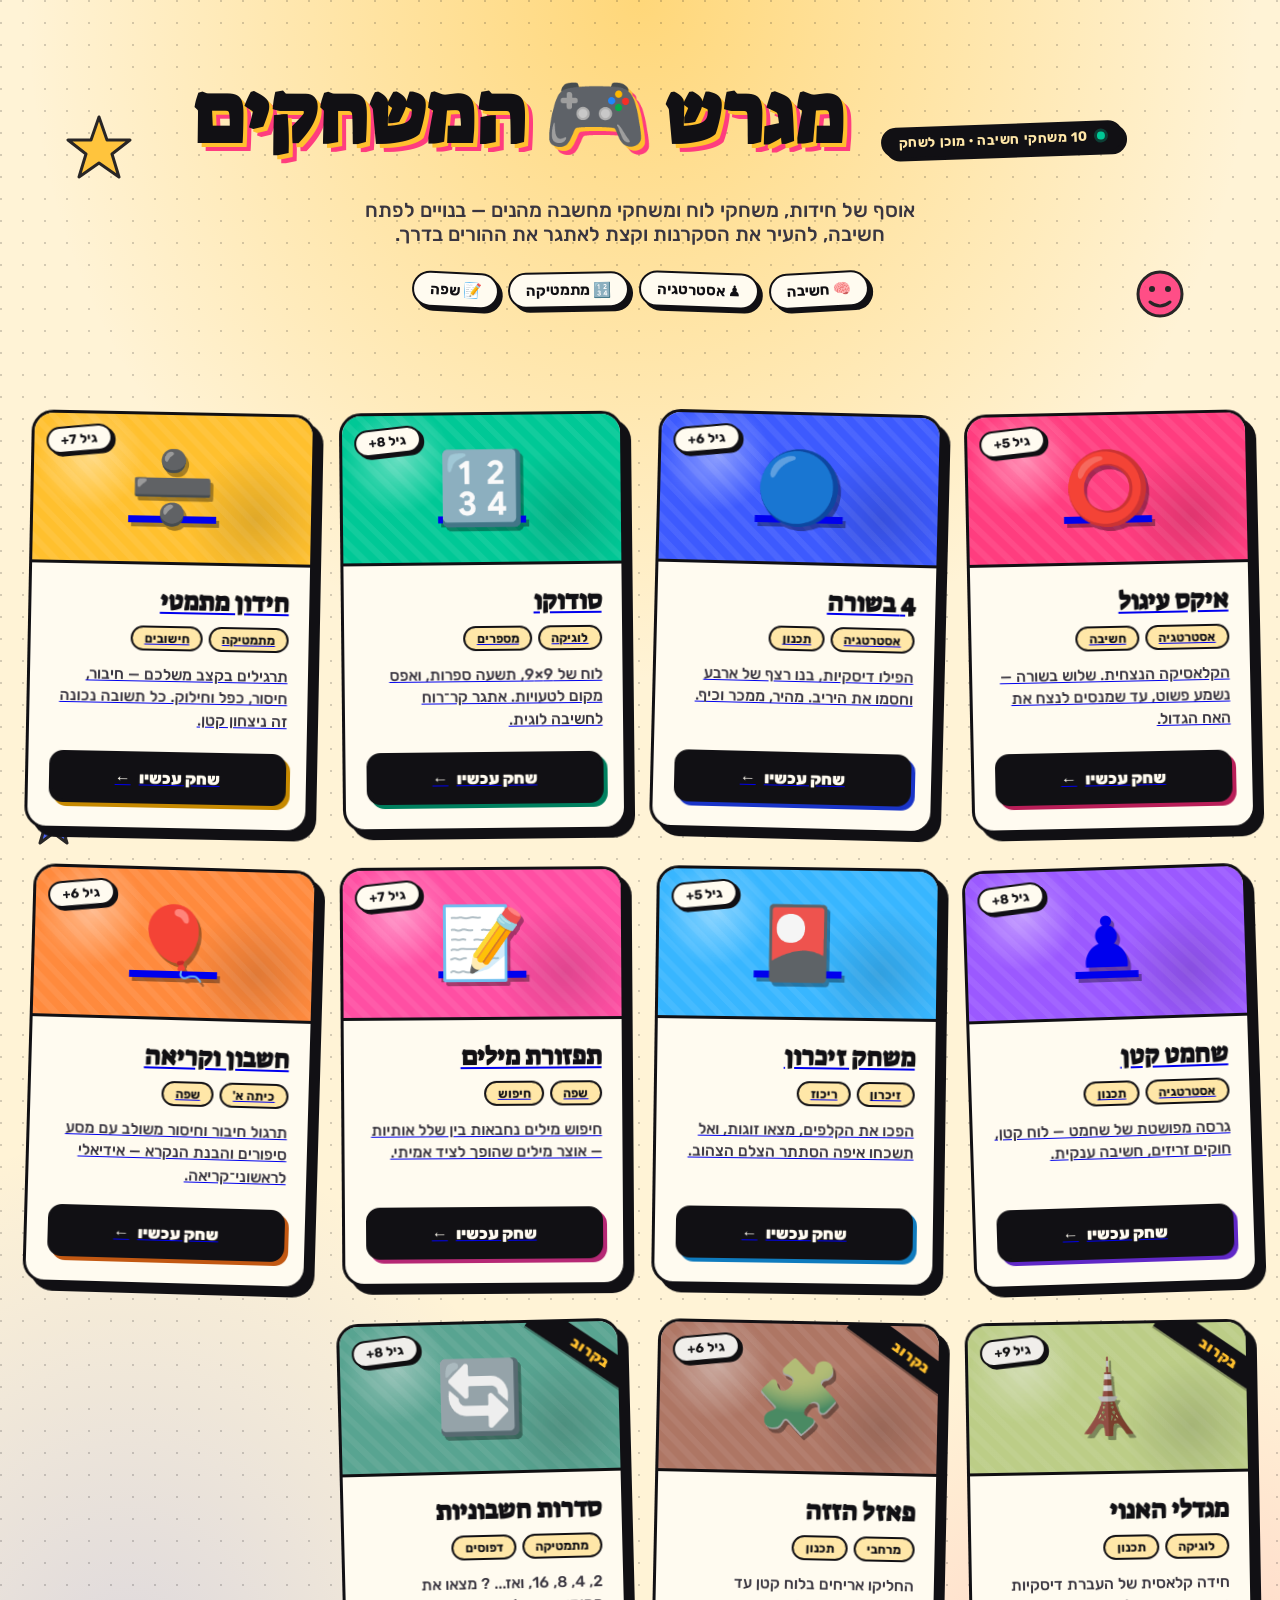
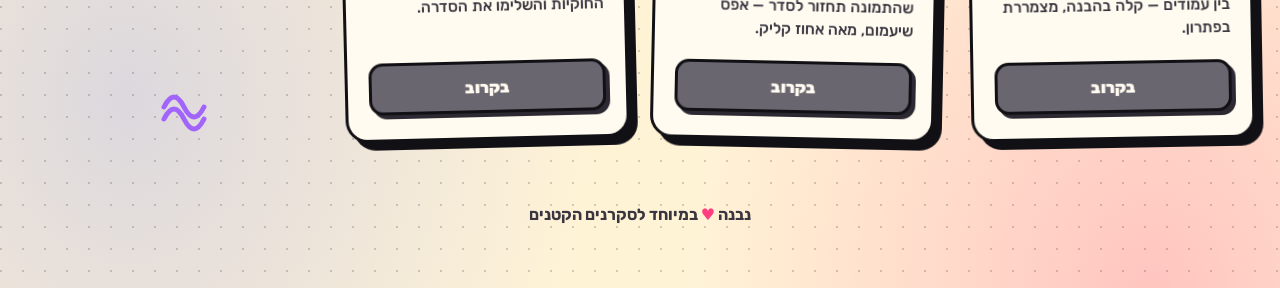
==== commit 025db4f2: "עיצוב מחדש: סגנון sticker-book לכל המשחקים - theme.css משותף (Suez One + Rubik, פלטה מלאה, כפתורים, " ====
--- a/index.html
+++ b/index.html
@@ -3,421 +3,713 @@
 <head>
     <meta charset="UTF-8">
     <meta name="viewport" content="width=device-width, initial-scale=1.0">
-    <title>פורטל משחקי חשיבה לילדים</title>
+    <title>מגרש המשחקים · פורטל משחקי חשיבה</title>
+    <link rel="preconnect" href="https://fonts.googleapis.com">
+    <link rel="preconnect" href="https://fonts.gstatic.com" crossorigin>
+    <link href="https://fonts.googleapis.com/css2?family=Suez+One&family=Rubik:wght@400;500;700;900&display=swap" rel="stylesheet">
     <style>
-        @import url('https://fonts.googleapis.com/css2?family=Varela+Round&display=swap');
-        
         :root {
-            --primary: #4A90E2;
-            --secondary: #50E3C2;
-            --success: #5CB85C;
-            --warning: #F0AD4E;
-            --danger: #D9534F;
-            --info: #5BC0DE;
-            --purple: #B96AC9;
-            --orange: #FF7043;
-            --teal: #009688;
-            --pink: #E91E63;
-        }
-
-        * {
-            margin: 0;
-            padding: 0;
-            box-sizing: border-box;
-            font-family: 'Varela Round', sans-serif;
-        }
+            --ink: #111014;
+            --paper: #FFF3D6;
+            --paper-2: #FFE7A8;
+            --cream: #FFFBF0;
+
+            --c1: #FF3D7F;   --c1-d: #B91E58;
+            --c2: #FFC02E;   --c2-d: #C68900;
+            --c3: #3D5AFE;   --c3-d: #1934C8;
+            --c4: #00C896;   --c4-d: #00805F;
+            --c5: #FF6B3D;   --c5-d: #C04518;
+            --c6: #9B59FF;   --c6-d: #6028C7;
+            --c7: #38B6FF;   --c7-d: #0F7BBE;
+            --c8: #FF4FA3;   --c8-d: #B62875;
+            --c9: #B8E62D;   --c9-d: #6F9B11;
+            --c10: #FF8A3D;  --c10-d: #C25812;
+
+            --shadow: 8px 8px 0 var(--ink);
+            --shadow-hover: 12px 12px 0 var(--ink);
+            --shadow-sm: 4px 4px 0 var(--ink);
+        }
+
+        * { margin: 0; padding: 0; box-sizing: border-box; }
+
+        html, body { overflow-x: hidden; }
 
         body {
-            background: linear-gradient(135deg, #f5f7fa 0%, #c3cfe2 100%);
+            font-family: 'Rubik', system-ui, sans-serif;
+            font-weight: 500;
+            color: var(--ink);
+            background-color: var(--paper);
+            background-image:
+                radial-gradient(circle at 1px 1px, rgba(17,16,20,0.18) 1.2px, transparent 0),
+                radial-gradient(ellipse 80% 60% at 50% 0%, rgba(255,192,46,0.55) 0%, transparent 60%),
+                radial-gradient(ellipse 60% 50% at 90% 100%, rgba(255,61,127,0.25) 0%, transparent 60%),
+                radial-gradient(ellipse 60% 50% at 10% 90%, rgba(61,90,254,0.18) 0%, transparent 60%);
+            background-size: 22px 22px, 100% 100%, 100% 100%, 100% 100%;
             min-height: 100vh;
-            padding: 2rem;
+            padding: 2.5rem 1.25rem 4rem;
+            position: relative;
+        }
+
+        /* floating background decorations */
+        .deco {
+            position: absolute;
+            pointer-events: none;
+            user-select: none;
+            opacity: 0.9;
+            z-index: 0;
+        }
+        .deco.d1 { top: 6%;  left: 5%;  animation: float 7s ease-in-out infinite; }
+        .deco.d2 { top: 14%; right: 7%; animation: float 9s ease-in-out infinite reverse; }
+        .deco.d3 { top: 42%; left: 2%;  animation: spin-slow 22s linear infinite; }
+        .deco.d4 { top: 60%; right: 3%; animation: float 8s ease-in-out infinite; }
+        .deco.d5 { bottom: 8%; left: 12%; animation: spin-slow 30s linear infinite reverse; }
+        .deco.d6 { bottom: 14%; right: 14%; animation: float 6s ease-in-out infinite reverse; }
+
+        @keyframes float {
+            0%, 100% { transform: translateY(0) rotate(0deg); }
+            50%      { transform: translateY(-14px) rotate(6deg); }
+        }
+        @keyframes spin-slow {
+            from { transform: rotate(0deg); }
+            to   { transform: rotate(360deg); }
         }
 
         .container {
-            max-width: 1200px;
+            max-width: 1240px;
             margin: 0 auto;
-        }
-
-        .header {
+            position: relative;
+            z-index: 1;
+        }
+
+        /* ─── Hero ─── */
+        .hero {
+            position: relative;
             text-align: center;
-            margin-bottom: 3rem;
-            color: #2C3E50;
-        }
-
-        .header h1 {
-            font-size: 2.5rem;
-            margin-bottom: 1rem;
-            background: linear-gradient(45deg, var(--primary), var(--secondary));
-            -webkit-background-clip: text;
-            background-clip: text;
-            color: transparent;
-        }
-
-        .header p {
-            font-size: 1.2rem;
-            color: #666;
-        }
-
+            padding: 2rem 1rem 3rem;
+            margin-bottom: 2.5rem;
+        }
+
+        .badge-strip {
+            display: inline-flex;
+            align-items: center;
+            gap: 0.6rem;
+            background: var(--ink);
+            color: var(--paper-2);
+            padding: 0.45rem 1.1rem;
+            border-radius: 999px;
+            font-weight: 700;
+            font-size: 0.85rem;
+            letter-spacing: 0.04em;
+            margin-bottom: 1.25rem;
+            box-shadow: var(--shadow-sm);
+            transform: rotate(-2deg);
+        }
+        .badge-strip .dot {
+            width: 8px; height: 8px; border-radius: 50%;
+            background: var(--c4);
+            box-shadow: 0 0 0 3px rgba(0,200,150,0.25);
+            animation: pulse 1.6s ease-in-out infinite;
+        }
+        @keyframes pulse {
+            0%, 100% { transform: scale(1);   opacity: 1; }
+            50%      { transform: scale(1.3); opacity: 0.6; }
+        }
+
+        .hero h1 {
+            font-family: 'Suez One', 'Rubik', serif;
+            font-size: clamp(2.6rem, 7vw, 5.2rem);
+            line-height: 1.05;
+            color: var(--ink);
+            position: relative;
+            display: inline-block;
+            padding: 0 0.4em;
+            text-shadow:
+                4px 4px 0 var(--c2),
+                8px 8px 0 var(--c1);
+        }
+        .hero h1 .wave {
+            display: inline-block;
+            transform-origin: 70% 70%;
+            animation: wave 2.4s ease-in-out infinite;
+        }
+        @keyframes wave {
+            0%, 60%, 100% { transform: rotate(0deg); }
+            10%, 30% { transform: rotate(-14deg); }
+            20%, 40% { transform: rotate(16deg); }
+        }
+
+        .hero p.subtitle {
+            margin-top: 1.5rem;
+            font-size: clamp(1rem, 1.6vw, 1.25rem);
+            font-weight: 500;
+            color: #3a3640;
+            max-width: 38rem;
+            margin-inline: auto;
+        }
+
+        .hero-chips {
+            display: flex;
+            gap: 0.6rem;
+            justify-content: center;
+            flex-wrap: wrap;
+            margin-top: 1.6rem;
+        }
+        .chip {
+            background: var(--cream);
+            border: 2.5px solid var(--ink);
+            padding: 0.45rem 1rem;
+            border-radius: 999px;
+            font-weight: 700;
+            font-size: 0.92rem;
+            box-shadow: var(--shadow-sm);
+            transition: transform 0.2s ease;
+        }
+        .chip:nth-child(1) { transform: rotate(-3deg); }
+        .chip:nth-child(2) { transform: rotate(2deg);  }
+        .chip:nth-child(3) { transform: rotate(-1deg); }
+        .chip:nth-child(4) { transform: rotate(3deg);  }
+        .chip:hover { transform: translateY(-3px) rotate(0deg); }
+
+        /* ─── Grid ─── */
         .games-grid {
             display: grid;
-            grid-template-columns: repeat(auto-fit, minmax(280px, 1fr));
-            gap: 2rem;
-            padding: 1rem;
-        }
-
+            grid-template-columns: repeat(auto-fill, minmax(280px, 1fr));
+            gap: 2.2rem 1.8rem;
+            padding: 1rem 0.5rem 0;
+        }
+
+        /* ─── Card ─── */
         .game-card {
-            background: white;
-            border-radius: 15px;
+            --card-color: var(--c1);
+            --card-color-d: var(--c1-d);
+
+            position: relative;
+            background: var(--cream);
+            border: 3.5px solid var(--ink);
+            border-radius: 22px;
+            box-shadow: var(--shadow);
             overflow: hidden;
-            box-shadow: 0 10px 20px rgba(0,0,0,0.1);
-            transition: transform 0.3s ease, box-shadow 0.3s ease;
+            transition: transform 0.25s cubic-bezier(.34,1.56,.64,1),
+                        box-shadow 0.25s ease;
+            display: flex;
+            flex-direction: column;
+            opacity: 0;
+            transform: translateY(24px) rotate(var(--rot, 0deg));
+            animation: pop-in 0.6s cubic-bezier(.34,1.56,.64,1) forwards;
+        }
+
+        @keyframes pop-in {
+            to { opacity: 1; transform: translateY(0) rotate(var(--rot, 0deg)); }
+        }
+
+        .game-card:hover {
+            transform: translateY(-6px) rotate(0deg) !important;
+            box-shadow: var(--shadow-hover);
+        }
+
+        /* color band on top */
+        .game-icon {
             position: relative;
-        }
-
-        .game-card:hover {
-            transform: translateY(-5px);
-            box-shadow: 0 15px 30px rgba(0,0,0,0.15);
-        }
-
-        .game-icon {
-            height: 160px;
+            height: 150px;
+            background: var(--card-color);
             display: flex;
             align-items: center;
             justify-content: center;
-            font-size: 4rem;
-            color: white;
-        }
-
-        .game-content {
-            padding: 1.5rem;
-        }
-
-        .game-title {
-            font-size: 1.5rem;
-            margin-bottom: 0.5rem;
-            color: #2C3E50;
-        }
-
-        .game-description {
-            font-size: 1rem;
-            color: #666;
-            margin-bottom: 1rem;
-            min-height: 60px;
-        }
-
-        .game-button {
+            font-size: 4.4rem;
+            line-height: 1;
+            border-bottom: 3.5px solid var(--ink);
+            overflow: hidden;
+        }
+        .game-icon::before {
+            content: "";
+            position: absolute;
+            inset: 0;
+            background-image:
+                radial-gradient(circle at 20% 30%, rgba(255,255,255,0.4) 0%, transparent 22%),
+                radial-gradient(circle at 80% 70%, rgba(0,0,0,0.12) 0%, transparent 28%),
+                repeating-linear-gradient(45deg, rgba(255,255,255,0.07) 0 6px, transparent 6px 14px);
+            pointer-events: none;
+        }
+        .game-icon .emoji {
+            position: relative;
             display: inline-block;
-            padding: 0.8rem 1.5rem;
-            background-color: var(--primary);
-            color: white;
-            text-decoration: none;
-            border-radius: 25px;
-            transition: background-color 0.3s ease;
-            border: none;
-            cursor: pointer;
-            font-size: 1rem;
-            width: 100%;
-            text-align: center;
-        }
-
-        .game-button:hover {
-            background-color: #357ABD;
-        }
-
+            filter: drop-shadow(3px 4px 0 rgba(0,0,0,0.35));
+            transition: transform 0.4s cubic-bezier(.34,1.56,.64,1);
+        }
+        .game-card:hover .game-icon .emoji {
+            transform: scale(1.15) rotate(-8deg);
+        }
+
+        /* age sticker */
         .game-age {
             position: absolute;
-            top: 1rem;
-            right: 1rem;
-            background: rgba(255,255,255,0.9);
+            top: 0.75rem;
+            left: 0.75rem;
+            background: var(--cream);
+            border: 2.5px solid var(--ink);
+            color: var(--ink);
             padding: 0.3rem 0.8rem;
-            border-radius: 15px;
-            font-size: 0.9rem;
-            color: #666;
-        }
-
-        /* צבעי רקע לכרטיסי משחק */
-        .bg-primary { background-color: var(--primary); }
-        .bg-secondary { background-color: var(--secondary); }
-        .bg-success { background-color: var(--success); }
-        .bg-warning { background-color: var(--warning); }
-        .bg-danger { background-color: var(--danger); }
-        .bg-info { background-color: var(--info); }
-        .bg-purple { background-color: var(--purple); }
-        .bg-orange { background-color: var(--orange); }
-        .bg-teal { background-color: var(--teal); }
-        .bg-pink { background-color: var(--pink); }
-
-        /* תגי קטגוריות */
+            border-radius: 999px;
+            font-size: 0.82rem;
+            font-weight: 700;
+            box-shadow: 3px 3px 0 var(--ink);
+            transform: rotate(-6deg);
+            z-index: 2;
+        }
+
+        .game-content {
+            padding: 1.4rem 1.3rem 1.5rem;
+            display: flex;
+            flex-direction: column;
+            flex: 1;
+        }
+
+        .game-title {
+            font-family: 'Suez One', 'Rubik', serif;
+            font-size: 1.6rem;
+            line-height: 1.15;
+            margin-bottom: 0.6rem;
+            color: var(--ink);
+        }
+
         .game-tags {
             display: flex;
+            gap: 0.4rem;
+            margin-bottom: 0.8rem;
+            flex-wrap: wrap;
+        }
+
+        .game-tag {
+            padding: 0.18rem 0.7rem;
+            border-radius: 999px;
+            font-size: 0.78rem;
+            font-weight: 700;
+            color: var(--ink);
+            background: var(--paper-2);
+            border: 2px solid var(--ink);
+        }
+
+        .game-description {
+            font-size: 0.97rem;
+            color: #3a3640;
+            margin-bottom: 1.3rem;
+            line-height: 1.45;
+            flex: 1;
+        }
+
+        .game-button {
+            display: inline-flex;
+            align-items: center;
+            justify-content: center;
             gap: 0.5rem;
-            margin-bottom: 1rem;
-            flex-wrap: wrap;
-        }
-
-        .game-tag {
-            padding: 0.2rem 0.8rem;
-            border-radius: 12px;
-            font-size: 0.8rem;
-            color: white;
-            background-color: rgba(0,0,0,0.1);
-        }
-
-        @media (max-width: 768px) {
-            .games-grid {
-                grid-template-columns: repeat(auto-fit, minmax(250px, 1fr));
-                gap: 1rem;
+            padding: 0.85rem 1.2rem;
+            background: var(--ink);
+            color: var(--cream);
+            text-decoration: none;
+            border-radius: 14px;
+            border: 3px solid var(--ink);
+            font-family: 'Rubik', sans-serif;
+            font-size: 1rem;
+            font-weight: 900;
+            cursor: pointer;
+            transition: transform 0.18s ease, box-shadow 0.18s ease, background 0.18s ease;
+            box-shadow: 4px 4px 0 var(--card-color-d);
+            width: 100%;
+        }
+        .game-button:hover {
+            background: var(--card-color);
+            color: var(--ink);
+            transform: translate(-2px, -2px);
+            box-shadow: 6px 6px 0 var(--card-color-d);
+        }
+        .game-button:active {
+            transform: translate(2px, 2px);
+            box-shadow: 1px 1px 0 var(--card-color-d);
+        }
+        .game-button .arrow {
+            display: inline-block;
+            transition: transform 0.2s ease;
+        }
+        .game-button:hover .arrow {
+            transform: translateX(-4px);
+        }
+
+        /* "coming soon" treatment */
+        .game-card.soon {
+            opacity: 1;
+        }
+        .game-card.soon .game-icon { filter: saturate(0.4) brightness(0.95); }
+        .game-card.soon .game-button {
+            background: #6a6670;
+            box-shadow: 4px 4px 0 #2c2932;
+            cursor: not-allowed;
+        }
+        .game-card.soon .game-button:hover {
+            background: #6a6670;
+            color: var(--cream);
+            transform: none;
+            box-shadow: 4px 4px 0 #2c2932;
+        }
+        .game-card.soon::after {
+            content: "בקרוב";
+            position: absolute;
+            top: 18px;
+            right: -42px;
+            transform: rotate(35deg);
+            background: var(--ink);
+            color: var(--c2);
+            font-weight: 900;
+            font-size: 0.88rem;
+            padding: 0.3rem 3rem;
+            box-shadow: 0 2px 0 rgba(0,0,0,0.3);
+            z-index: 3;
+            letter-spacing: 0.06em;
+        }
+
+        /* ─── per-card palettes & rotations ─── */
+        .game-card:nth-child(1) { --card-color: var(--c1); --card-color-d: var(--c1-d); --rot:  -1.2deg; }
+        .game-card:nth-child(2) { --card-color: var(--c3); --card-color-d: var(--c3-d); --rot:   1.4deg; }
+        .game-card:nth-child(3) { --card-color: var(--c4); --card-color-d: var(--c4-d); --rot:  -0.6deg; }
+        .game-card:nth-child(4) { --card-color: var(--c2); --card-color-d: var(--c2-d); --rot:   1.1deg; }
+        .game-card:nth-child(5) { --card-color: var(--c6); --card-color-d: var(--c6-d); --rot:  -1.8deg; }
+        .game-card:nth-child(6) { --card-color: var(--c7); --card-color-d: var(--c7-d); --rot:   0.8deg; }
+        .game-card:nth-child(7) { --card-color: var(--c8); --card-color-d: var(--c8-d); --rot:  -0.4deg; }
+        .game-card:nth-child(8) { --card-color: var(--c10); --card-color-d: var(--c10-d); --rot:   1.6deg; }
+        .game-card:nth-child(9) { --card-color: var(--c9); --card-color-d: var(--c9-d); --rot:  -1.0deg; }
+        .game-card:nth-child(10){ --card-color: var(--c5); --card-color-d: var(--c5-d); --rot:   1.2deg; }
+        .game-card:nth-child(11){ --card-color: var(--c4); --card-color-d: var(--c4-d); --rot:  -1.4deg; }
+
+        /* staggered entrance */
+        .game-card:nth-child(1)  { animation-delay: 0.05s; }
+        .game-card:nth-child(2)  { animation-delay: 0.12s; }
+        .game-card:nth-child(3)  { animation-delay: 0.19s; }
+        .game-card:nth-child(4)  { animation-delay: 0.26s; }
+        .game-card:nth-child(5)  { animation-delay: 0.33s; }
+        .game-card:nth-child(6)  { animation-delay: 0.40s; }
+        .game-card:nth-child(7)  { animation-delay: 0.47s; }
+        .game-card:nth-child(8)  { animation-delay: 0.54s; }
+        .game-card:nth-child(9)  { animation-delay: 0.61s; }
+        .game-card:nth-child(10) { animation-delay: 0.68s; }
+        .game-card:nth-child(11) { animation-delay: 0.75s; }
+
+        /* ─── footer ─── */
+        .footer {
+            margin-top: 4rem;
+            text-align: center;
+            font-weight: 700;
+            color: #3a3640;
+            position: relative;
+            z-index: 1;
+        }
+        .footer .heart {
+            display: inline-block;
+            color: var(--c1);
+            animation: heart 1.4s ease-in-out infinite;
+        }
+        @keyframes heart {
+            0%, 100% { transform: scale(1); }
+            50%      { transform: scale(1.25); }
+        }
+
+        @media (max-width: 720px) {
+            body { padding: 1.5rem 0.75rem 3rem; }
+            .games-grid { gap: 1.8rem 1.1rem; }
+            .game-icon { height: 130px; font-size: 3.8rem; }
+            .hero { padding: 1rem 0.5rem 2rem; }
+            .deco { display: none; }
+        }
+
+        @media (prefers-reduced-motion: reduce) {
+            *, *::before, *::after {
+                animation-duration: 0.01ms !important;
+                animation-iteration-count: 1 !important;
+                transition-duration: 0.01ms !important;
             }
-
-            .header h1 {
-                font-size: 2rem;
-            }
-
-            .header p {
-                font-size: 1rem;
-            }
+            .game-card { opacity: 1; transform: rotate(var(--rot, 0deg)); }
         }
     </style>
 </head>
 <body>
+
+    <!-- floating decorations -->
+    <svg class="deco d1" width="70" height="70" viewBox="0 0 70 70" fill="none" aria-hidden="true">
+        <path d="M35 4 L43 27 L66 27 L48 41 L55 64 L35 50 L15 64 L22 41 L4 27 L27 27 Z"
+              fill="#FFC02E" stroke="#111014" stroke-width="3" stroke-linejoin="round"/>
+    </svg>
+    <svg class="deco d2" width="60" height="60" viewBox="0 0 60 60" fill="none" aria-hidden="true">
+        <circle cx="30" cy="30" r="22" fill="#FF3D7F" stroke="#111014" stroke-width="3"/>
+        <circle cx="22" cy="25" r="3" fill="#111014"/>
+        <circle cx="38" cy="25" r="3" fill="#111014"/>
+        <path d="M20 38 Q30 46 40 38" stroke="#111014" stroke-width="3" stroke-linecap="round" fill="none"/>
+    </svg>
+    <svg class="deco d3" width="55" height="55" viewBox="0 0 55 55" fill="none" aria-hidden="true">
+        <path d="M27.5 5 L33 22 L51 22 L36 33 L41 50 L27.5 40 L14 50 L19 33 L4 22 L22 22 Z"
+              fill="#3D5AFE" stroke="#111014" stroke-width="3" stroke-linejoin="round"/>
+    </svg>
+    <svg class="deco d4" width="65" height="65" viewBox="0 0 65 65" fill="none" aria-hidden="true">
+        <rect x="8" y="8" width="49" height="49" rx="10" fill="#00C896" stroke="#111014" stroke-width="3" transform="rotate(12 32 32)"/>
+        <text x="32" y="42" text-anchor="middle" font-size="28" font-family="Suez One" fill="#111014" transform="rotate(12 32 32)">!</text>
+    </svg>
+    <svg class="deco d5" width="60" height="60" viewBox="0 0 60 60" fill="none" aria-hidden="true">
+        <path d="M10 30 Q20 10 30 30 T50 30" stroke="#9B59FF" stroke-width="5" fill="none" stroke-linecap="round"/>
+        <path d="M10 42 Q20 22 30 42 T50 42" stroke="#9B59FF" stroke-width="5" fill="none" stroke-linecap="round"/>
+    </svg>
+    <svg class="deco d6" width="70" height="70" viewBox="0 0 70 70" fill="none" aria-hidden="true">
+        <circle cx="35" cy="35" r="28" fill="#FF8A3D" stroke="#111014" stroke-width="3"/>
+        <circle cx="35" cy="35" r="18" fill="#FFC02E" stroke="#111014" stroke-width="3"/>
+        <circle cx="35" cy="35" r="8" fill="#FF3D7F" stroke="#111014" stroke-width="3"/>
+    </svg>
+
 <div class="container">
-    <header class="header">
-        <h1>🎮 פורטל משחקי חשיבה לילדים</h1>
-        <p>בואו לשחק, ללמוד ולהתפתח עם מגוון משחקים מאתגרים</p>
+    <header class="hero">
+        <div class="badge-strip">
+            <span class="dot"></span>
+            10 משחקי חשיבה · מוכן לשחק
+        </div>
+        <h1>
+            מגרש <span class="wave">🎮</span> המשחקים
+        </h1>
+        <p class="subtitle">
+            אוסף של חידות, משחקי לוח ומשחקי מחשבה מהנים — בנויים לפתח חשיבה, להעיר את הסקרנות וקצת לאתגר את ההורים בדרך.
+        </p>
+        <div class="hero-chips">
+            <span class="chip">🧠 חשיבה</span>
+            <span class="chip">♟️ אסטרטגיה</span>
+            <span class="chip">🔢 מתמטיקה</span>
+            <span class="chip">📝 שפה</span>
+        </div>
     </header>
 
     <div class="games-grid">
-        <!-- איקס עיגול -->
-        <div class="game-card">
-            <div class="game-icon bg-primary">⭕</div>
-            <div class="game-age">גיל: 5+</div>
+
+        <!-- 1: איקס עיגול -->
+        <a class="game-card" href="tictactoe.html">
+            <div class="game-icon">
+                <div class="game-age">גיל 5+</div>
+                <span class="emoji">⭕</span>
+            </div>
             <div class="game-content">
                 <h2 class="game-title">איקס עיגול</h2>
                 <div class="game-tags">
                     <span class="game-tag">אסטרטגיה</span>
                     <span class="game-tag">חשיבה</span>
                 </div>
-                <p class="game-description">משחק חשיבה קלאסי לפיתוח אסטרטגיה ותכנון מהלכים</p>
-                <button class="game-button" onclick="window.location.href='tictactoe.html'">שחק עכשיו</button>
-            </div>
-        </div>
-
-        <!-- 4 בשורה -->
-        <div class="game-card">
-            <div class="game-icon bg-secondary">🔵</div>
-            <div class="game-age">גיל: 6+</div>
+                <p class="game-description">הקלאסיקה הנצחית. שלוש בשורה — נשמע פשוט, עד שמנסים לנצח את האח הגדול.</p>
+                <span class="game-button">
+                    שחק עכשיו <span class="arrow">←</span>
+                </span>
+            </div>
+        </a>
+
+        <!-- 2: 4 בשורה -->
+        <a class="game-card" href="connect4.html">
+            <div class="game-icon">
+                <div class="game-age">גיל 6+</div>
+                <span class="emoji">🔵</span>
+            </div>
             <div class="game-content">
                 <h2 class="game-title">4 בשורה</h2>
                 <div class="game-tags">
                     <span class="game-tag">אסטרטגיה</span>
                     <span class="game-tag">תכנון</span>
                 </div>
-                <p class="game-description">משחק אסטרטגי מהנה לפיתוח חשיבה מרחבית</p>
-                <button class="game-button" onclick="window.location.href='connect4.html'">שחק עכשיו</button>
-            </div>
-        </div>
-
-        <!-- סודוקו -->
-        <div class="game-card">
-            <div class="game-icon bg-success">🔢</div>
-            <div class="game-age">גיל: 8+</div>
+                <p class="game-description">הפילו דיסקיות, בנו רצף של ארבע וחסמו את היריב. מהיר, ממכר וכיף.</p>
+                <span class="game-button">
+                    שחק עכשיו <span class="arrow">←</span>
+                </span>
+            </div>
+        </a>
+
+        <!-- 3: סודוקו -->
+        <a class="game-card" href="sudoku.html">
+            <div class="game-icon">
+                <div class="game-age">גיל 8+</div>
+                <span class="emoji">🔢</span>
+            </div>
             <div class="game-content">
                 <h2 class="game-title">סודוקו</h2>
                 <div class="game-tags">
                     <span class="game-tag">לוגיקה</span>
                     <span class="game-tag">מספרים</span>
                 </div>
-                <p class="game-description">חידת מספרים מאתגרת לפיתוח חשיבה לוגית</p>
-                <button class="game-button" onclick="window.location.href='sudoku.html'">שחק עכשיו</button>
+                <p class="game-description">לוח של 9×9, תשעה ספרות, ואפס מקום לטעויות. אתגר קר־רוח לחשיבה לוגית.</p>
+                <span class="game-button">
+                    שחק עכשיו <span class="arrow">←</span>
+                </span>
+            </div>
+        </a>
+
+        <!-- 4: חידון מתמטי -->
+        <a class="game-card" href="math-quiz.html">
+            <div class="game-icon">
+                <div class="game-age">גיל 7+</div>
+                <span class="emoji">➗</span>
+            </div>
+            <div class="game-content">
+                <h2 class="game-title">חידון מתמטי</h2>
+                <div class="game-tags">
+                    <span class="game-tag">מתמטיקה</span>
+                    <span class="game-tag">חישובים</span>
+                </div>
+                <p class="game-description">תרגילים בקצב משלכם — חיבור, חיסור, כפל וחילוק. כל תשובה נכונה זה ניצחון קטן.</p>
+                <span class="game-button">
+                    שחק עכשיו <span class="arrow">←</span>
+                </span>
+            </div>
+        </a>
+
+        <!-- 5: שחמט קטן -->
+        <a class="game-card" href="MiniChess.html">
+            <div class="game-icon">
+                <div class="game-age">גיל 8+</div>
+                <span class="emoji">♟️</span>
+            </div>
+            <div class="game-content">
+                <h2 class="game-title">שחמט קטן</h2>
+                <div class="game-tags">
+                    <span class="game-tag">אסטרטגיה</span>
+                    <span class="game-tag">תכנון</span>
+                </div>
+                <p class="game-description">גרסה מפושטת של שחמט — לוח קטן, חוקים זריזים, חשיבה ענקית.</p>
+                <span class="game-button">
+                    שחק עכשיו <span class="arrow">←</span>
+                </span>
+            </div>
+        </a>
+
+        <!-- 6: זיכרון -->
+        <a class="game-card" href="memory.html">
+            <div class="game-icon">
+                <div class="game-age">גיל 5+</div>
+                <span class="emoji">🎴</span>
+            </div>
+            <div class="game-content">
+                <h2 class="game-title">משחק זיכרון</h2>
+                <div class="game-tags">
+                    <span class="game-tag">זיכרון</span>
+                    <span class="game-tag">ריכוז</span>
+                </div>
+                <p class="game-description">הפכו את הקלפים, מצאו זוגות, ואל תשכחו איפה הסתתר הצלם הצהוב.</p>
+                <span class="game-button">
+                    שחק עכשיו <span class="arrow">←</span>
+                </span>
+            </div>
+        </a>
+
+        <!-- 7: תפזורת מילים -->
+        <a class="game-card" href="Findword.html">
+            <div class="game-icon">
+                <div class="game-age">גיל 7+</div>
+                <span class="emoji">📝</span>
+            </div>
+            <div class="game-content">
+                <h2 class="game-title">תפזורת מילים</h2>
+                <div class="game-tags">
+                    <span class="game-tag">שפה</span>
+                    <span class="game-tag">חיפוש</span>
+                </div>
+                <p class="game-description">חיפוש מילים נחבאות בין שלל אותיות — אוצר מילים שהופך לציד אמיתי.</p>
+                <span class="game-button">
+                    שחק עכשיו <span class="arrow">←</span>
+                </span>
+            </div>
+        </a>
+
+        <!-- 8: חשבון וקריאה (כיתה א') -->
+        <a class="game-card" href="משחק ילדים/index.html">
+            <div class="game-icon">
+                <div class="game-age">גיל 6+</div>
+                <span class="emoji">🎈</span>
+            </div>
+            <div class="game-content">
+                <h2 class="game-title">חשבון וקריאה</h2>
+                <div class="game-tags">
+                    <span class="game-tag">כיתה א'</span>
+                    <span class="game-tag">שפה</span>
+                </div>
+                <p class="game-description">תרגול חיבור וחיסור משולב עם מסע סיפורים והבנת הנקרא — אידיאלי לראשוני־קריאה.</p>
+                <span class="game-button">
+                    שחק עכשיו <span class="arrow">←</span>
+                </span>
+            </div>
+        </a>
+
+        <!-- 9: מגדלי האנוי (בקרוב) -->
+        <div class="game-card soon" data-game="hanoi" role="button" aria-disabled="true">
+            <div class="game-icon">
+                <div class="game-age">גיל 9+</div>
+                <span class="emoji">🗼</span>
+            </div>
+            <div class="game-content">
+                <h2 class="game-title">מגדלי האנוי</h2>
+                <div class="game-tags">
+                    <span class="game-tag">לוגיקה</span>
+                    <span class="game-tag">תכנון</span>
+                </div>
+                <p class="game-description">חידה קלאסית של העברת דיסקיות בין עמודים — קלה בהבנה, מצמררת בפתרון.</p>
+                <button class="game-button" type="button" disabled>בקרוב</button>
             </div>
         </div>
 
-            <!-- חידון מתמטי -->
-            <div class="game-card">
-                <div class="game-icon bg-warning">➗</div>
-                <div class="game-age">גיל: 7+</div>
-                <div class="game-content">
-                    <h2 class="game-title">חידון מתמטי</h2>
-                    <div class="game-tags">
-                        <span class="game-tag">מתמטיקה</span>
-                        <span class="game-tag">חישובים</span>
-                    </div>
-                    <p class="game-description">תרגילי מתמטיקה מותאמים לגיל ולרמה</p>
-                    <button class="game-button" onclick="startGame('mathQuiz')">שחק עכשיו</button>
-                </div>
-            </div>
-
-            <!-- שחמט קטן -->
-            <div class="game-card">
-                <div class="game-icon bg-danger">♟️</div>
-                <div class="game-age">גיל: 8+</div>
-                <div class="game-content">
-                    <h2 class="game-title">שחמט קטן</h2>
-                    <div class="game-tags">
-                        <span class="game-tag">אסטרטגיה</span>
-                        <span class="game-tag">תכנון</span>
-                    </div>
-                    <p class="game-description">גרסה מפושטת של שחמט לפיתוח חשיבה אסטרטגית</p>
-                    <button class="game-button" onclick="window.location.href='MiniChess.html'">שחק עכשיו</button>
-                </div>
-            </div>
-
-            <!-- מגדלי האנוי -->
-            <div class="game-card">
-                <div class="game-icon bg-info">🗼</div>
-                <div class="game-age">גיל: 9+</div>
-                <div class="game-content">
-                    <h2 class="game-title">מגדלי האנוי</h2>
-                    <div class="game-tags">
-                        <span class="game-tag">לוגיקה</span>
-                        <span class="game-tag">תכנון</span>
-                    </div>
-                    <p class="game-description">חידת מגדלים קלאסית לפיתוח חשיבה לוגית</p>
-                    <button class="game-button" onclick="startGame('hanoi')">שחק עכשיו</button>
-                </div>
-            </div>
-
-            <!-- זיכרון -->
-            <div class="game-card">
-                <div class="game-icon bg-purple">🎴</div>
-                <div class="game-age">גיל: 5+</div>
-                <div class="game-content">
-                    <h2 class="game-title">משחק זיכרון</h2>
-                    <div class="game-tags">
-                        <span class="game-tag">זיכרון</span>
-                        <span class="game-tag">ריכוז</span>
-                    </div>
-                    <p class="game-description">משחק זיכרון קלאסי לפיתוח ריכוז וזיכרון חזותי</p>
-                    <button class="game-button" onclick="startGame('memory')">שחק עכשיו</button>
-                </div>
-            </div>
-
-            <!-- תפזורת מילים -->
-            <div class="game-card">
-                <div class="game-icon bg-orange">📝</div>
-                <div class="game-age">גיל: 7+</div>
-                <div class="game-content">
-                    <h2 class="game-title">תפזורת מילים</h2>
-                    <div class="game-tags">
-                        <span class="game-tag">שפה</span>
-                        <span class="game-tag">חיפוש</span>
-                    </div>
-                    <p class="game-description">חיפוש מילים מהנה לפיתוח אוצר מילים</p>
-                    <button class="game-button" onclick="window.location.href='Findword.html'">שחק עכשיו</button>
-                </div>
-            </div>
-
-            <!-- פאזל הזזה -->
-            <div class="game-card">
-                <div class="game-icon bg-teal">🧩</div>
-                <div class="game-age">גיל: 6+</div>
-                <div class="game-content">
-                    <h2 class="game-title">פאזל הזזה</h2>
-                    <div class="game-tags">
-                        <span class="game-tag">חשיבה מרחבית</span>
-                        <span class="game-tag">תכנון</span>
-                    </div>
-                    <p class="game-description">פאזל הזזת אריחים לפיתוח חשיבה מרחבית</p>
-                    <button class="game-button" onclick="startGame('slidingPuzzle')">שחק עכשיו</button>
-                </div>
-            </div>
-
-            <!-- סדרות חשבוניות -->
-            <div class="game-card">
-                <div class="game-icon bg-pink">🔄</div>
-                <div class="game-age">גיל: 8+</div>
-                <div class="game-content">
-                    <h2 class="game-title">סדרות חשבוניות</h2>
-                    <div class="game-tags">
-                        <span class="game-tag">מתמטיקה</span>
-                        <span class="game-tag">דפוסים</span>
-                    </div>
-                    <p class="game-description">השלמת סדרות מספרים לפיתוח חשיבה מתמטית</p>
-                    <button class="game-button" onclick="startGame('numberSequence')">שחק עכשיו</button>
-                </div>
+        <!-- 9: פאזל הזזה (בקרוב) -->
+        <div class="game-card soon" data-game="slidingPuzzle" role="button" aria-disabled="true">
+            <div class="game-icon">
+                <div class="game-age">גיל 6+</div>
+                <span class="emoji">🧩</span>
+            </div>
+            <div class="game-content">
+                <h2 class="game-title">פאזל הזזה</h2>
+                <div class="game-tags">
+                    <span class="game-tag">מרחבי</span>
+                    <span class="game-tag">תכנון</span>
+                </div>
+                <p class="game-description">החליקו אריחים בלוח קטן עד שהתמונה תחזור לסדר — אפס שיעמום, מאה אחוז קליק.</p>
+                <button class="game-button" type="button" disabled>בקרוב</button>
             </div>
         </div>
+
+        <!-- 10: סדרות חשבוניות (בקרוב) -->
+        <div class="game-card soon" data-game="numberSequence" role="button" aria-disabled="true">
+            <div class="game-icon">
+                <div class="game-age">גיל 8+</div>
+                <span class="emoji">🔄</span>
+            </div>
+            <div class="game-content">
+                <h2 class="game-title">סדרות חשבוניות</h2>
+                <div class="game-tags">
+                    <span class="game-tag">מתמטיקה</span>
+                    <span class="game-tag">דפוסים</span>
+                </div>
+                <p class="game-description">2, 4, 8, 16, ואז... ? מצאו את החוקיות והשלימו את הסדרה.</p>
+                <button class="game-button" type="button" disabled>בקרוב</button>
+            </div>
+        </div>
+
     </div>
 
-    <script>
-        // מערך של המשחקים הזמינים והסטטוס שלהם
-        const games = {
-            tictactoe: {
-                name: 'איקס עיגול',
-                ready: true
-            },
-            connect4: {
-                name: '4 בשורה',
-                ready: true
-            },
-            sudoku: {
-                name: 'סודוקו',
-                ready: true
-            },
-            mathQuiz: {
-                name: 'חידון מתמטי',
-                ready: true
-            },
-            miniChess: {
-                name: 'שחמט קטן',
-                ready: false
-            },
-            hanoi: {
-                name: 'מגדלי האנוי',
-                ready: false
-            },
-            memory: {
-                name: 'משחק זיכרון',
-                ready: false
-            },
-            wordSearch: {
-                name: 'תפזורת מילים',
-                ready: false
-            },
-            slidingPuzzle: {
-                name: 'פאזל הזזה',
-                ready: false
-            },
-            numberSequence: {
-                name: 'סדרות חשבוניות',
-                ready: false
-            }
-        };
-
-        function startGame(gameType) {
-            if (!games[gameType].ready) {
-                alert('משחק זה בפיתוח! נא לנסות משחק אחר בינתיים.');
-                return;
-            }
-
-            // שמירת סוג המשחק הנבחר
-            localStorage.setItem('selectedGame', gameType);
-
-            // הפניה לדף המשחק המתאים
-            switch(gameType) {
-                case 'tictactoe':
-                case 'connect4':
-                case 'sudoku':
-                    window.location.href = `game.html?type=${gameType}`;
-                    break;
-                case 'mathQuiz':
-                    window.location.href = 'math-quiz.html';
-                    break;
-                default:
-                    alert('משחק זה עדיין לא זמין. אנא נסו שוב בקרוב!');
-            }
-        }
-
-        // פונקציה להצגת אנימציה בעת העברת עכבר מעל כרטיס משחק
-        document.querySelectorAll('.game-card').forEach(card => {
-            card.addEventListener('mouseover', function() {
-                this.style.transform = 'translateY(-10px)';
-            });
-
-            card.addEventListener('mouseout', function() {
-                this.style.transform = 'translateY(0)';
-            });
+    <footer class="footer">
+        <p>נבנה <span class="heart">♥</span> במיוחד לסקרנים הקטנים</p>
+    </footer>
+</div>
+
+<script>
+    // קצת ידידותי יותר ממשתמש alert: רטט עדין על משחקים שלא זמינים
+    document.querySelectorAll('.game-card.soon').forEach(card => {
+        card.addEventListener('click', e => {
+            e.preventDefault();
+            card.animate(
+                [
+                    { transform: 'rotate(var(--rot,0deg)) translateX(0)' },
+                    { transform: 'rotate(var(--rot,0deg)) translateX(-6px)' },
+                    { transform: 'rotate(var(--rot,0deg)) translateX(6px)' },
+                    { transform: 'rotate(var(--rot,0deg)) translateX(-4px)' },
+                    { transform: 'rotate(var(--rot,0deg)) translateX(4px)' },
+                    { transform: 'rotate(var(--rot,0deg)) translateX(0)' }
+                ],
+                { duration: 420, easing: 'ease-in-out' }
+            );
         });
-    </script>
+    });
+</script>
 </body>
 </html>
